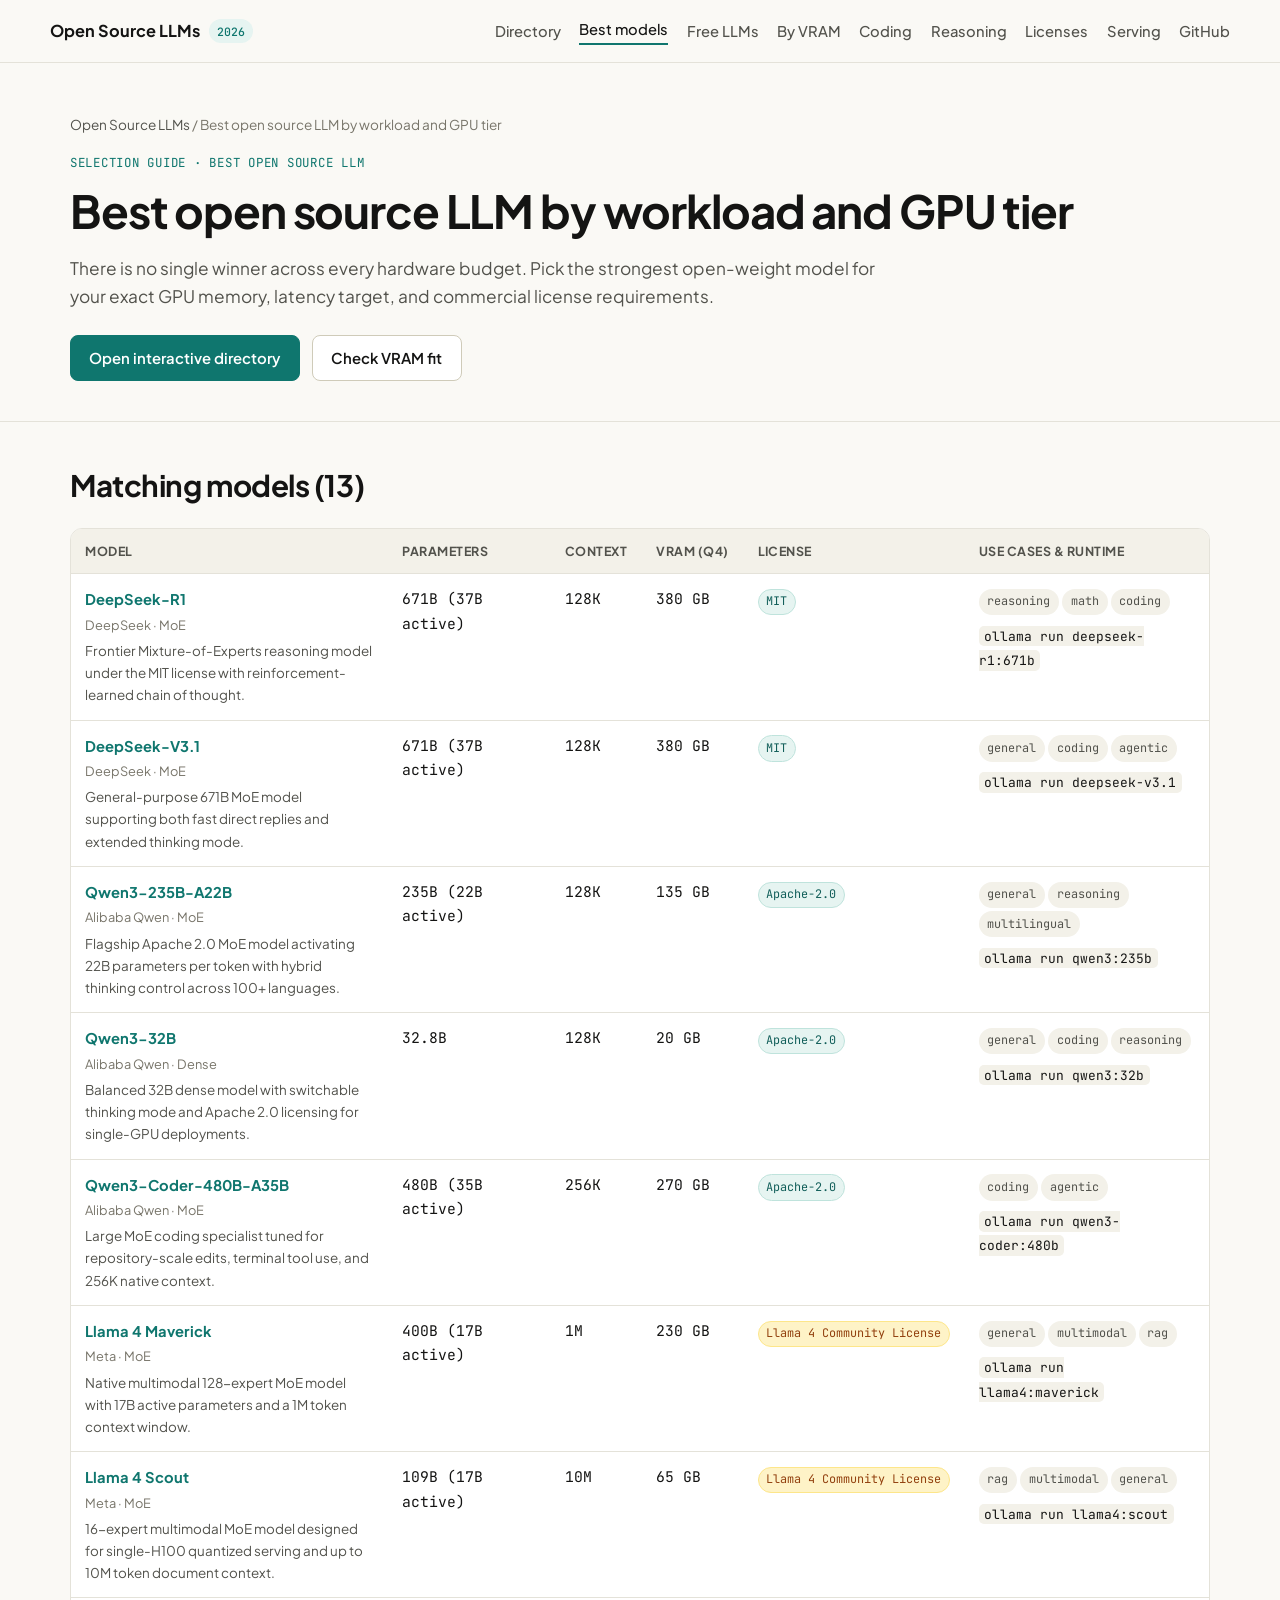
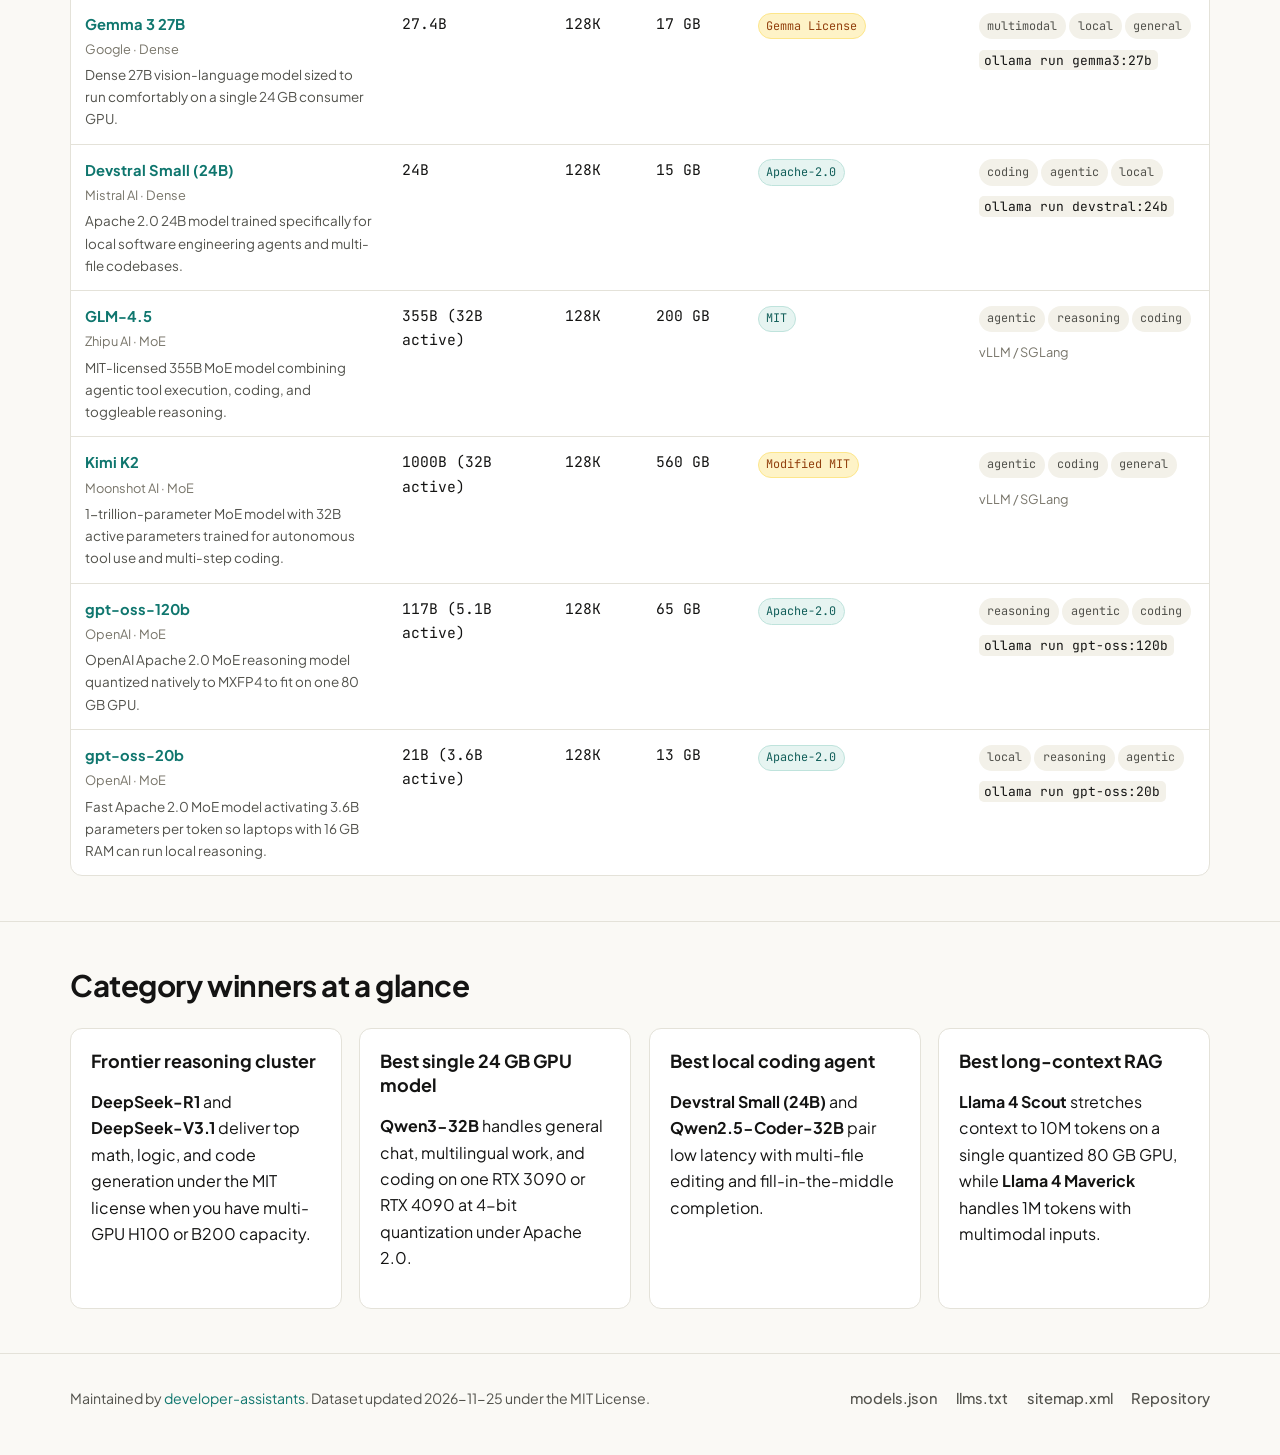
==== docs/best-open-source-llm.html @ 7e2529f1 "Initial release: Open Source LLMs directory, VRAM calculator, CLI, and SEO guides" ====
<!DOCTYPE html>
<html lang="en">
<head>
  <meta charset="utf-8">
  <meta name="viewport" content="width=device-width, initial-scale=1">
  <title>Best Open Source LLM in 2026: Ranked by Hardware &amp; Workload</title>
  <meta name="description" content="Find the best open source LLM for coding, reasoning, RAG, multimodal vision, and local 24 GB GPUs. Side-by-side specs for DeepSeek, Qwen3, Llama 4, Gemma 3, and gpt-oss.">
  <link rel="canonical" href="https://developer-assistants.github.io/open-source-llms/best-open-source-llm.html">
  <meta property="og:title" content="Best Open Source LLM in 2026: Ranked by Hardware &amp; Workload">
  <meta property="og:description" content="Find the best open source LLM for coding, reasoning, RAG, multimodal vision, and local 24 GB GPUs. Side-by-side specs for DeepSeek, Qwen3, Llama 4, Gemma 3, and gpt-oss.">
  <meta property="og:type" content="website">
  <meta property="og:url" content="https://developer-assistants.github.io/open-source-llms/best-open-source-llm.html">
  <meta property="og:image" content="https://developer-assistants.github.io/open-source-llms/assets/preview.svg">
  <meta name="twitter:card" content="summary_large_image">
  <meta name="twitter:title" content="Best Open Source LLM in 2026: Ranked by Hardware &amp; Workload">
  <meta name="twitter:description" content="Find the best open source LLM for coding, reasoning, RAG, multimodal vision, and local 24 GB GPUs. Side-by-side specs for DeepSeek, Qwen3, Llama 4, Gemma 3, and gpt-oss.">
  <meta name="twitter:image" content="https://developer-assistants.github.io/open-source-llms/assets/preview.svg">
  <link rel="icon" href="./assets/favicon.svg" type="image/svg+xml">
  <link rel="preconnect" href="https://fonts.googleapis.com">
  <link rel="preconnect" href="https://fonts.gstatic.com" crossorigin>
  <link href="https://fonts.googleapis.com/css2?family=JetBrains+Mono:wght@400;500;700&family=Plus+Jakarta+Sans:wght@400;500;600;700&display=swap" rel="stylesheet">
  <link rel="stylesheet" href="./styles/site.css">
  <script type="application/ld+json">
{
  "@context": "https://schema.org",
  "@type": "BreadcrumbList",
  "itemListElement": [
    {
      "@type": "ListItem",
      "position": 1,
      "name": "Open Source LLMs",
      "item": "https://developer-assistants.github.io/open-source-llms/"
    },
    {
      "@type": "ListItem",
      "position": 2,
      "name": "Best open source LLM by workload and GPU tier",
      "item": "https://developer-assistants.github.io/open-source-llms/best-open-source-llm.html"
    }
  ]
}
  </script>
</head>
<body>
  <header class="site-header">
    <div class="container site-header__inner">
      <a class="brand" href="./index.html">
        <span>Open Source LLMs</span>
        <span class="brand__badge">2026</span>
      </a>
      <nav class="nav" aria-label="Primary">
        <a href="./index.html">Directory</a><a href="./best-open-source-llm.html" aria-current="page">Best models</a><a href="./free-large-language-models.html">Free LLMs</a><a href="./local-llms-by-vram.html">By VRAM</a><a href="./open-source-coding-llms.html">Coding</a><a href="./open-source-reasoning-llms.html">Reasoning</a><a href="./open-source-llm-licenses.html">Licenses</a><a href="./self-hosted-llm-inference.html">Serving</a><a href="https://github.com/developer-assistants/open-source-llms" target="_blank" rel="noopener">GitHub</a>
      </nav>
    </div>
  </header>
  <main>
    <section class="hero">
      <div class="container">
        <div class="breadcrumbs"><a href="./index.html">Open Source LLMs</a> / Best open source LLM by workload and GPU tier</div>
        <p class="eyebrow">Selection guide · Best open source LLM</p>
        <h1>Best open source LLM by workload and GPU tier</h1>
        <p class="lead">There is no single winner across every hardware budget. Pick the strongest open-weight model for your exact GPU memory, latency target, and commercial license requirements.</p>
        <div class="hero__actions">
          <a class="btn btn--primary" href="./index.html#directory">Open interactive directory</a>
          <a class="btn" href="./index.html#vram-calculator">Check VRAM fit</a>
        </div>
      </div>
    </section>

    <section class="section">
      <div class="container">
        <div class="section-head">
          <h2>Matching models (13)</h2>
        </div>
        <div class="table-wrap">
          <table>
            <thead>
              <tr>
                <th>Model</th>
                <th>Parameters</th>
                <th>Context</th>
                <th>VRAM (Q4)</th>
                <th>License</th>
                <th>Use cases &amp; runtime</th>
              </tr>
            </thead>
            <tbody>
          <tr>
            <td>
              <span class="model-name"><a href="https://huggingface.co/deepseek-ai/DeepSeek-R1" target="_blank" rel="noopener">DeepSeek-R1</a></span>
              <span class="model-org">DeepSeek · MoE</span>
              <div class="model-summary">Frontier Mixture-of-Experts reasoning model under the MIT license with reinforcement-learned chain of thought.</div>
            </td>
            <td class="mono">671B (37B active)</td>
            <td class="mono">128K</td>
            <td class="mono">380 GB</td>
            <td><span class="pill pill--oss">MIT</span></td>
            <td><span class="pill pill--tag">reasoning</span><span class="pill pill--tag">math</span><span class="pill pill--tag">coding</span><div style="margin-top:0.35rem"><code>ollama run deepseek-r1:671b</code></div></td>
            
          </tr>
          <tr>
            <td>
              <span class="model-name"><a href="https://huggingface.co/deepseek-ai/DeepSeek-V3.1" target="_blank" rel="noopener">DeepSeek-V3.1</a></span>
              <span class="model-org">DeepSeek · MoE</span>
              <div class="model-summary">General-purpose 671B MoE model supporting both fast direct replies and extended thinking mode.</div>
            </td>
            <td class="mono">671B (37B active)</td>
            <td class="mono">128K</td>
            <td class="mono">380 GB</td>
            <td><span class="pill pill--oss">MIT</span></td>
            <td><span class="pill pill--tag">general</span><span class="pill pill--tag">coding</span><span class="pill pill--tag">agentic</span><div style="margin-top:0.35rem"><code>ollama run deepseek-v3.1</code></div></td>
            
          </tr>
          <tr>
            <td>
              <span class="model-name"><a href="https://huggingface.co/Qwen/Qwen3-235B-A22B" target="_blank" rel="noopener">Qwen3-235B-A22B</a></span>
              <span class="model-org">Alibaba Qwen · MoE</span>
              <div class="model-summary">Flagship Apache 2.0 MoE model activating 22B parameters per token with hybrid thinking control across 100+ languages.</div>
            </td>
            <td class="mono">235B (22B active)</td>
            <td class="mono">128K</td>
            <td class="mono">135 GB</td>
            <td><span class="pill pill--oss">Apache-2.0</span></td>
            <td><span class="pill pill--tag">general</span><span class="pill pill--tag">reasoning</span><span class="pill pill--tag">multilingual</span><div style="margin-top:0.35rem"><code>ollama run qwen3:235b</code></div></td>
            
          </tr>
          <tr>
            <td>
              <span class="model-name"><a href="https://huggingface.co/Qwen/Qwen3-32B" target="_blank" rel="noopener">Qwen3-32B</a></span>
              <span class="model-org">Alibaba Qwen · Dense</span>
              <div class="model-summary">Balanced 32B dense model with switchable thinking mode and Apache 2.0 licensing for single-GPU deployments.</div>
            </td>
            <td class="mono">32.8B</td>
            <td class="mono">128K</td>
            <td class="mono">20 GB</td>
            <td><span class="pill pill--oss">Apache-2.0</span></td>
            <td><span class="pill pill--tag">general</span><span class="pill pill--tag">coding</span><span class="pill pill--tag">reasoning</span><div style="margin-top:0.35rem"><code>ollama run qwen3:32b</code></div></td>
            
          </tr>
          <tr>
            <td>
              <span class="model-name"><a href="https://huggingface.co/Qwen/Qwen3-Coder-480B-A35B-Instruct" target="_blank" rel="noopener">Qwen3-Coder-480B-A35B</a></span>
              <span class="model-org">Alibaba Qwen · MoE</span>
              <div class="model-summary">Large MoE coding specialist tuned for repository-scale edits, terminal tool use, and 256K native context.</div>
            </td>
            <td class="mono">480B (35B active)</td>
            <td class="mono">256K</td>
            <td class="mono">270 GB</td>
            <td><span class="pill pill--oss">Apache-2.0</span></td>
            <td><span class="pill pill--tag">coding</span><span class="pill pill--tag">agentic</span><div style="margin-top:0.35rem"><code>ollama run qwen3-coder:480b</code></div></td>
            
          </tr>
          <tr>
            <td>
              <span class="model-name"><a href="https://huggingface.co/meta-llama/Llama-4-Maverick-17B-128E-Instruct" target="_blank" rel="noopener">Llama 4 Maverick</a></span>
              <span class="model-org">Meta · MoE</span>
              <div class="model-summary">Native multimodal 128-expert MoE model with 17B active parameters and a 1M token context window.</div>
            </td>
            <td class="mono">400B (17B active)</td>
            <td class="mono">1M</td>
            <td class="mono">230 GB</td>
            <td><span class="pill pill--community">Llama 4 Community License</span></td>
            <td><span class="pill pill--tag">general</span><span class="pill pill--tag">multimodal</span><span class="pill pill--tag">rag</span><div style="margin-top:0.35rem"><code>ollama run llama4:maverick</code></div></td>
            
          </tr>
          <tr>
            <td>
              <span class="model-name"><a href="https://huggingface.co/meta-llama/Llama-4-Scout-17B-16E-Instruct" target="_blank" rel="noopener">Llama 4 Scout</a></span>
              <span class="model-org">Meta · MoE</span>
              <div class="model-summary">16-expert multimodal MoE model designed for single-H100 quantized serving and up to 10M token document context.</div>
            </td>
            <td class="mono">109B (17B active)</td>
            <td class="mono">10M</td>
            <td class="mono">65 GB</td>
            <td><span class="pill pill--community">Llama 4 Community License</span></td>
            <td><span class="pill pill--tag">rag</span><span class="pill pill--tag">multimodal</span><span class="pill pill--tag">general</span><div style="margin-top:0.35rem"><code>ollama run llama4:scout</code></div></td>
            
          </tr>
          <tr>
            <td>
              <span class="model-name"><a href="https://huggingface.co/google/gemma-3-27b-it" target="_blank" rel="noopener">Gemma 3 27B</a></span>
              <span class="model-org">Google · Dense</span>
              <div class="model-summary">Dense 27B vision-language model sized to run comfortably on a single 24 GB consumer GPU.</div>
            </td>
            <td class="mono">27.4B</td>
            <td class="mono">128K</td>
            <td class="mono">17 GB</td>
            <td><span class="pill pill--community">Gemma License</span></td>
            <td><span class="pill pill--tag">multimodal</span><span class="pill pill--tag">local</span><span class="pill pill--tag">general</span><div style="margin-top:0.35rem"><code>ollama run gemma3:27b</code></div></td>
            
          </tr>
          <tr>
            <td>
              <span class="model-name"><a href="https://huggingface.co/mistralai/Devstral-Small-2505" target="_blank" rel="noopener">Devstral Small (24B)</a></span>
              <span class="model-org">Mistral AI · Dense</span>
              <div class="model-summary">Apache 2.0 24B model trained specifically for local software engineering agents and multi-file codebases.</div>
            </td>
            <td class="mono">24B</td>
            <td class="mono">128K</td>
            <td class="mono">15 GB</td>
            <td><span class="pill pill--oss">Apache-2.0</span></td>
            <td><span class="pill pill--tag">coding</span><span class="pill pill--tag">agentic</span><span class="pill pill--tag">local</span><div style="margin-top:0.35rem"><code>ollama run devstral:24b</code></div></td>
            
          </tr>
          <tr>
            <td>
              <span class="model-name"><a href="https://huggingface.co/zai-org/GLM-4.5" target="_blank" rel="noopener">GLM-4.5</a></span>
              <span class="model-org">Zhipu AI · MoE</span>
              <div class="model-summary">MIT-licensed 355B MoE model combining agentic tool execution, coding, and toggleable reasoning.</div>
            </td>
            <td class="mono">355B (32B active)</td>
            <td class="mono">128K</td>
            <td class="mono">200 GB</td>
            <td><span class="pill pill--oss">MIT</span></td>
            <td><span class="pill pill--tag">agentic</span><span class="pill pill--tag">reasoning</span><span class="pill pill--tag">coding</span><div style="margin-top:0.35rem"><span class="model-org">vLLM / SGLang</span></div></td>
            
          </tr>
          <tr>
            <td>
              <span class="model-name"><a href="https://huggingface.co/moonshotai/Kimi-K2-Instruct" target="_blank" rel="noopener">Kimi K2</a></span>
              <span class="model-org">Moonshot AI · MoE</span>
              <div class="model-summary">1-trillion-parameter MoE model with 32B active parameters trained for autonomous tool use and multi-step coding.</div>
            </td>
            <td class="mono">1000B (32B active)</td>
            <td class="mono">128K</td>
            <td class="mono">560 GB</td>
            <td><span class="pill pill--community">Modified MIT</span></td>
            <td><span class="pill pill--tag">agentic</span><span class="pill pill--tag">coding</span><span class="pill pill--tag">general</span><div style="margin-top:0.35rem"><span class="model-org">vLLM / SGLang</span></div></td>
            
          </tr>
          <tr>
            <td>
              <span class="model-name"><a href="https://huggingface.co/openai/gpt-oss-120b" target="_blank" rel="noopener">gpt-oss-120b</a></span>
              <span class="model-org">OpenAI · MoE</span>
              <div class="model-summary">OpenAI Apache 2.0 MoE reasoning model quantized natively to MXFP4 to fit on one 80 GB GPU.</div>
            </td>
            <td class="mono">117B (5.1B active)</td>
            <td class="mono">128K</td>
            <td class="mono">65 GB</td>
            <td><span class="pill pill--oss">Apache-2.0</span></td>
            <td><span class="pill pill--tag">reasoning</span><span class="pill pill--tag">agentic</span><span class="pill pill--tag">coding</span><div style="margin-top:0.35rem"><code>ollama run gpt-oss:120b</code></div></td>
            
          </tr>
          <tr>
            <td>
              <span class="model-name"><a href="https://huggingface.co/openai/gpt-oss-20b" target="_blank" rel="noopener">gpt-oss-20b</a></span>
              <span class="model-org">OpenAI · MoE</span>
              <div class="model-summary">Fast Apache 2.0 MoE model activating 3.6B parameters per token so laptops with 16 GB RAM can run local reasoning.</div>
            </td>
            <td class="mono">21B (3.6B active)</td>
            <td class="mono">128K</td>
            <td class="mono">13 GB</td>
            <td><span class="pill pill--oss">Apache-2.0</span></td>
            <td><span class="pill pill--tag">local</span><span class="pill pill--tag">reasoning</span><span class="pill pill--tag">agentic</span><div style="margin-top:0.35rem"><code>ollama run gpt-oss:20b</code></div></td>
            
          </tr>
            </tbody>
          </table>
        </div>
      </div>
    </section>

    <section class="section">
      <div class="container">
        <div class="section-head">
          <h2>Category winners at a glance</h2>
        </div>
        <div class="card-grid">
          <div class="card">
            <h3>Frontier reasoning cluster</h3>
            <p><strong>DeepSeek-R1</strong> and <strong>DeepSeek-V3.1</strong> deliver top math, logic, and code generation under the MIT license when you have multi-GPU H100 or B200 capacity.</p>
          </div>
          <div class="card">
            <h3>Best single 24 GB GPU model</h3>
            <p><strong>Qwen3-32B</strong> handles general chat, multilingual work, and coding on one RTX 3090 or RTX 4090 at 4-bit quantization under Apache 2.0.</p>
          </div>
          <div class="card">
            <h3>Best local coding agent</h3>
            <p><strong>Devstral Small (24B)</strong> and <strong>Qwen2.5-Coder-32B</strong> pair low latency with multi-file editing and fill-in-the-middle completion.</p>
          </div>
          <div class="card">
            <h3>Best long-context RAG</h3>
            <p><strong>Llama 4 Scout</strong> stretches context to 10M tokens on a single quantized 80 GB GPU, while <strong>Llama 4 Maverick</strong> handles 1M tokens with multimodal inputs.</p>
          </div>
        </div>
      </div>
    </section>
  </main>
  <footer class="site-footer">
    <div class="container site-footer__inner">
      <div>
        Maintained by <a href="https://github.com/developer-assistants">developer-assistants</a>.
        Dataset updated 2026-11-25 under the MIT License.
      </div>
      <div class="nav">
        <a href="./models.json">models.json</a>
        <a href="./llms.txt">llms.txt</a>
        <a href="./sitemap.xml">sitemap.xml</a>
        <a href="https://github.com/developer-assistants/open-source-llms">Repository</a>
      </div>
    </div>
  </footer>
</body>
</html>
---- docs/styles/site.css ----
:root {
  --bg: #faf9f5;
  --surface: #ffffff;
  --surface-alt: #f3f1e9;
  --ink: #141413;
  --ink-muted: #52524c;
  --ink-faint: #78756a;
  --border: #e4e2d9;
  --border-strong: #cfcbb9;
  --accent: #0f766e;
  --accent-hover: #115e59;
  --accent-soft: #e6f4f1;
  --warn-soft: #fef3c7;
  --warn-ink: #92400e;
  --research-soft: #f3e8ff;
  --research-ink: #6b21a8;
  --mono: "JetBrains Mono", ui-monospace, SFMono-Regular, Menlo, Monaco, Consolas, monospace;
  --sans: "Plus Jakarta Sans", -apple-system, BlinkMacSystemFont, "Segoe UI", Roboto, sans-serif;
  --radius: 10px;
  --max-w: 1180px;
}

*,
*::before,
*::after {
  box-sizing: border-box;
}

html {
  scroll-behavior: smooth;
}

body {
  margin: 0;
  font-family: var(--sans);
  font-size: 16px;
  line-height: 1.65;
  color: var(--ink);
  background: var(--bg);
  -webkit-font-smoothing: antialiased;
}

a {
  color: var(--accent);
  text-decoration: none;
}

a:hover {
  color: var(--accent-hover);
  text-decoration: underline;
}

code,
pre,
.mono {
  font-family: var(--mono);
}

code {
  font-size: 0.88em;
  background: var(--surface-alt);
  padding: 0.14em 0.42em;
  border-radius: 5px;
}

pre {
  background: #181817;
  color: #f4f3ee;
  padding: 1rem 1.2rem;
  border-radius: var(--radius);
  overflow-x: auto;
  font-size: 0.88rem;
  line-height: 1.55;
  margin: 1rem 0;
}

pre code {
  background: transparent;
  padding: 0;
  color: inherit;
}

.container {
  max-width: var(--max-w);
  margin: 0 auto;
  padding: 0 1.25rem;
}

/* Header */
.site-header {
  position: sticky;
  top: 0;
  z-index: 40;
  background: rgba(250, 249, 245, 0.94);
  backdrop-filter: blur(8px);
  border-bottom: 1px solid var(--border);
}

.site-header__inner {
  display: flex;
  align-items: center;
  justify-content: space-between;
  gap: 1rem;
  min-height: 62px;
  flex-wrap: wrap;
  padding: 0.5rem 0;
}

.brand {
  display: inline-flex;
  align-items: center;
  gap: 0.55rem;
  font-weight: 700;
  font-size: 1.02rem;
  color: var(--ink);
}

.brand:hover {
  text-decoration: none;
  color: var(--accent);
}

.brand__badge {
  font-family: var(--mono);
  font-size: 0.72rem;
  font-weight: 500;
  color: var(--accent);
  background: var(--accent-soft);
  padding: 0.16rem 0.5rem;
  border-radius: 999px;
}

.nav {
  display: flex;
  align-items: center;
  gap: 1.15rem;
  flex-wrap: wrap;
  font-size: 0.92rem;
}

.nav a {
  color: var(--ink-muted);
  font-weight: 500;
}

.nav a:hover,
.nav a[aria-current="page"] {
  color: var(--ink);
  text-decoration: none;
}

.nav a[aria-current="page"] {
  border-bottom: 2px solid var(--accent);
  padding-bottom: 2px;
}

/* Hero */
.hero {
  padding: 3.2rem 0 2.5rem;
  border-bottom: 1px solid var(--border);
}

.hero__grid {
  display: grid;
  grid-template-columns: 1.35fr 0.95fr;
  gap: 2.2rem;
  align-items: start;
}

.eyebrow {
  font-family: var(--mono);
  font-size: 0.78rem;
  text-transform: uppercase;
  letter-spacing: 0.06em;
  color: var(--accent);
  margin: 0 0 0.75rem;
}

h1 {
  font-size: clamp(2rem, 4vw, 2.85rem);
  line-height: 1.15;
  letter-spacing: -0.025em;
  margin: 0 0 1rem;
  font-weight: 700;
}

h2 {
  font-size: clamp(1.4rem, 2.4vw, 1.85rem);
  line-height: 1.25;
  letter-spacing: -0.015em;
  margin: 0 0 0.75rem;
}

h3 {
  font-size: 1.12rem;
  line-height: 1.35;
  margin: 0 0 0.5rem;
}

.lead {
  font-size: 1.08rem;
  color: var(--ink-muted);
  margin: 0 0 1.5rem;
  max-width: 62ch;
}

.hero__actions {
  display: flex;
  flex-wrap: wrap;
  gap: 0.75rem;
}

.btn {
  display: inline-flex;
  align-items: center;
  justify-content: center;
  gap: 0.45rem;
  padding: 0.62rem 1.15rem;
  border-radius: 8px;
  font-weight: 600;
  font-size: 0.93rem;
  border: 1px solid var(--border-strong);
  background: var(--surface);
  color: var(--ink);
  cursor: pointer;
  transition: background 0.15s ease, border-color 0.15s ease;
}

.btn:hover {
  background: var(--surface-alt);
  text-decoration: none;
  color: var(--ink);
}

.btn--primary {
  background: var(--accent);
  border-color: var(--accent);
  color: #ffffff;
}

.btn--primary:hover {
  background: var(--accent-hover);
  border-color: var(--accent-hover);
  color: #ffffff;
}

.btn--sm {
  padding: 0.36rem 0.72rem;
  font-size: 0.82rem;
}

/* Hero metrics card */
.metrics-card {
  background: var(--surface);
  border: 1px solid var(--border);
  border-radius: 14px;
  padding: 1.25rem;
  display: grid;
  grid-template-columns: repeat(2, 1fr);
  gap: 0.9rem;
}

.metric-box {
  background: var(--bg);
  border: 1px solid var(--border);
  border-radius: 9px;
  padding: 0.85rem 0.95rem;
}

.metric-box--wide {
  grid-column: 1 / -1;
}

.metric-val {
  display: block;
  font-family: var(--mono);
  font-size: 1.55rem;
  font-weight: 700;
  line-height: 1.15;
  color: var(--ink);
}

.metric-val--accent {
  color: var(--accent);
}

.metric-lbl {
  display: block;
  font-size: 0.82rem;
  color: var(--ink-muted);
  margin-top: 0.2rem;
}

.cli-bar {
  background: #181817;
  color: #e7e5dd;
  border-radius: 8px;
  padding: 0.65rem 0.85rem;
  font-family: var(--mono);
  font-size: 0.8rem;
  overflow-x: auto;
  white-space: nowrap;
}

.cli-bar span {
  color: #2dd4bf;
  margin-right: 0.45rem;
}

/* Sections */
.section {
  padding: 2.8rem 0;
  border-bottom: 1px solid var(--border);
}

.section:last-of-type {
  border-bottom: 0;
}

.section-head {
  margin-bottom: 1.5rem;
}

.section-head p {
  margin: 0.3rem 0 0;
  color: var(--ink-muted);
  max-width: 68ch;
}

/* Filters */
.filter-bar {
  display: grid;
  grid-template-columns: repeat(auto-fit, minmax(170px, 1fr));
  gap: 0.85rem;
  background: var(--surface);
  border: 1px solid var(--border);
  border-radius: 12px;
  padding: 1rem;
  margin-bottom: 1.1rem;
}

.field label {
  display: block;
  font-size: 0.78rem;
  font-weight: 600;
  color: var(--ink-muted);
  margin-bottom: 0.3rem;
}

.field input,
.field select {
  width: 100%;
  padding: 0.5rem 0.65rem;
  font-family: var(--sans);
  font-size: 0.9rem;
  color: var(--ink);
  background: var(--bg);
  border: 1px solid var(--border-strong);
  border-radius: 7px;
}

.field input:focus,
.field select:focus {
  outline: 2px solid var(--accent);
  outline-offset: 1px;
}

.toolbar {
  display: flex;
  align-items: center;
  justify-content: space-between;
  flex-wrap: wrap;
  gap: 0.75rem;
  margin-bottom: 1rem;
  font-size: 0.9rem;
  color: var(--ink-muted);
}

/* Table */
.table-wrap {
  background: var(--surface);
  border: 1px solid var(--border);
  border-radius: 12px;
  overflow-x: auto;
}

table {
  width: 100%;
  border-collapse: collapse;
  font-size: 0.92rem;
}

thead th {
  text-align: left;
  font-size: 0.78rem;
  text-transform: uppercase;
  letter-spacing: 0.04em;
  color: var(--ink-muted);
  background: var(--surface-alt);
  padding: 0.75rem 0.9rem;
  border-bottom: 1px solid var(--border);
  white-space: nowrap;
}

tbody td {
  padding: 0.82rem 0.9rem;
  border-bottom: 1px solid var(--border);
  vertical-align: top;
}

tbody tr:last-child td {
  border-bottom: 0;
}

tbody tr:hover {
  background: #fcfbf8;
}

.model-name {
  font-weight: 700;
  color: var(--ink);
  display: block;
}

.model-org {
  font-size: 0.8rem;
  color: var(--ink-faint);
}

.model-summary {
  font-size: 0.84rem;
  color: var(--ink-muted);
  margin-top: 0.25rem;
  max-width: 40ch;
}

.pill {
  display: inline-block;
  font-family: var(--mono);
  font-size: 0.74rem;
  padding: 0.15rem 0.48rem;
  border-radius: 999px;
  white-space: nowrap;
  border: 1px solid transparent;
}

.pill--oss {
  background: var(--accent-soft);
  color: var(--accent-hover);
  border-color: #bfe3dc;
}

.pill--community {
  background: var(--warn-soft);
  color: var(--warn-ink);
  border-color: #fde68a;
}

.pill--research {
  background: var(--research-soft);
  color: var(--research-ink);
  border-color: #e9d5ff;
}

.pill--tag {
  background: var(--surface-alt);
  color: var(--ink-muted);
  margin: 0.1rem 0.2rem 0.1rem 0;
}

/* Compare Tray */
.compare-tray {
  margin-top: 1.5rem;
  background: var(--surface);
  border: 1px solid var(--accent);
  border-radius: 12px;
  padding: 1.15rem;
  display: none;
}

.compare-tray.is-open {
  display: block;
}

.compare-tray__head {
  display: flex;
  justify-content: space-between;
  align-items: center;
  margin-bottom: 0.85rem;
  gap: 1rem;
}

/* Calculator & Cards */
.calc-grid {
  display: grid;
  grid-template-columns: 1fr 1.3fr;
  gap: 1.4rem;
  align-items: start;
}

.card {
  background: var(--surface);
  border: 1px solid var(--border);
  border-radius: 12px;
  padding: 1.25rem;
}

.card-grid {
  display: grid;
  grid-template-columns: repeat(auto-fit, minmax(260px, 1fr));
  gap: 1.1rem;
}

.calc-results {
  display: flex;
  flex-direction: column;
  gap: 0.75rem;
}

.calc-item {
  border: 1px solid var(--border);
  background: var(--bg);
  border-radius: 9px;
  padding: 0.85rem 1rem;
  display: flex;
  justify-content: space-between;
  align-items: center;
  gap: 1rem;
  flex-wrap: wrap;
}

/* Cluster links */
.cluster-grid {
  display: grid;
  grid-template-columns: repeat(auto-fit, minmax(270px, 1fr));
  gap: 1rem;
}

.cluster-card {
  display: block;
  background: var(--surface);
  border: 1px solid var(--border);
  border-radius: 12px;
  padding: 1.15rem;
  color: var(--ink);
  transition: border-color 0.15s ease;
}

.cluster-card:hover {
  border-color: var(--accent);
  text-decoration: none;
  color: var(--ink);
}

.cluster-card p {
  margin: 0.35rem 0 0;
  font-size: 0.9rem;
  color: var(--ink-muted);
}

/* FAQ */
.faq-list {
  display: grid;
  gap: 0.85rem;
}

.faq-item {
  background: var(--surface);
  border: 1px solid var(--border);
  border-radius: 10px;
  padding: 1.05rem 1.2rem;
}

.faq-item h3 {
  margin-bottom: 0.4rem;
}

.faq-item p {
  margin: 0;
  color: var(--ink-muted);
}

/* Breadcrumbs */
.breadcrumbs {
  font-size: 0.85rem;
  color: var(--ink-faint);
  margin-bottom: 1rem;
}

.breadcrumbs a {
  color: var(--ink-muted);
}

/* Footer */
.site-footer {
  padding: 2rem 0 2.8rem;
  border-top: 1px solid var(--border);
  font-size: 0.88rem;
  color: var(--ink-muted);
}

.site-footer__inner {
  display: flex;
  justify-content: space-between;
  align-items: center;
  flex-wrap: wrap;
  gap: 1rem;
}

@media (max-width: 860px) {
  .hero__grid,
  .calc-grid {
    grid-template-columns: 1fr;
  }
}
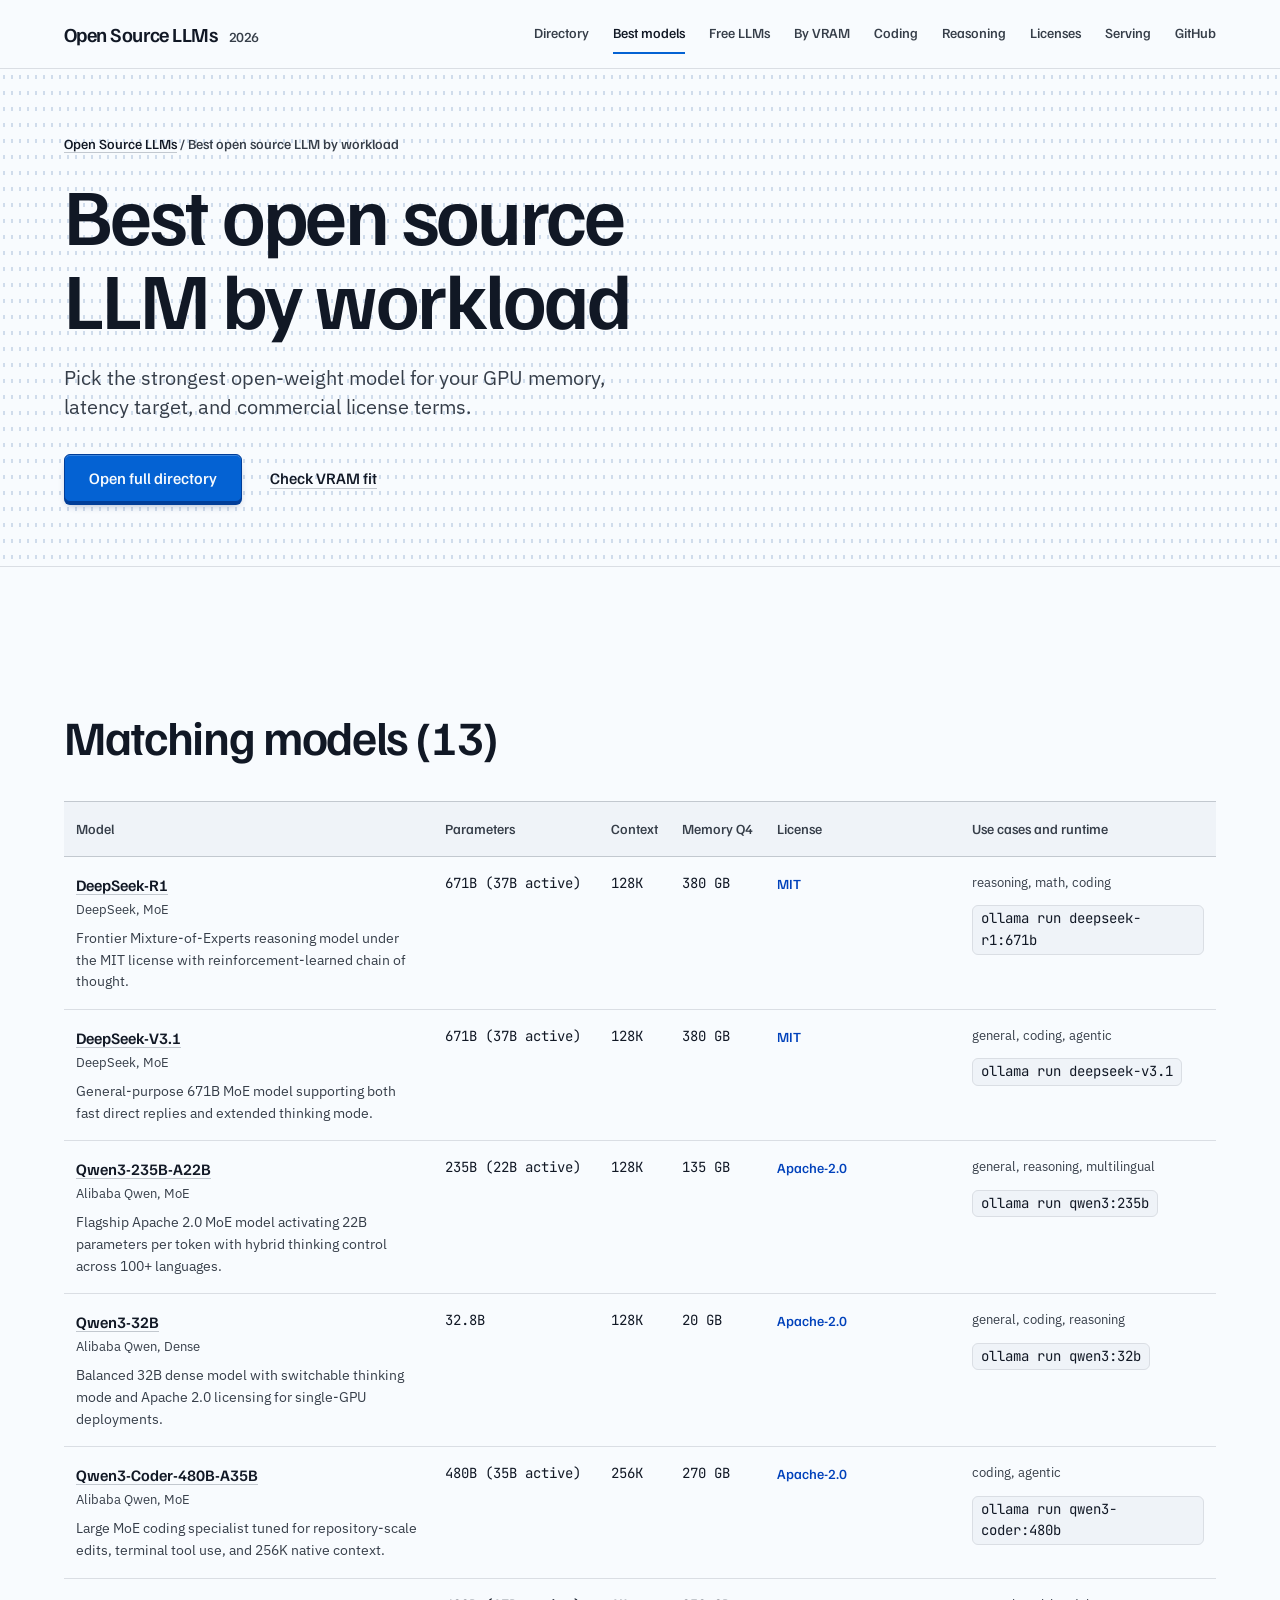
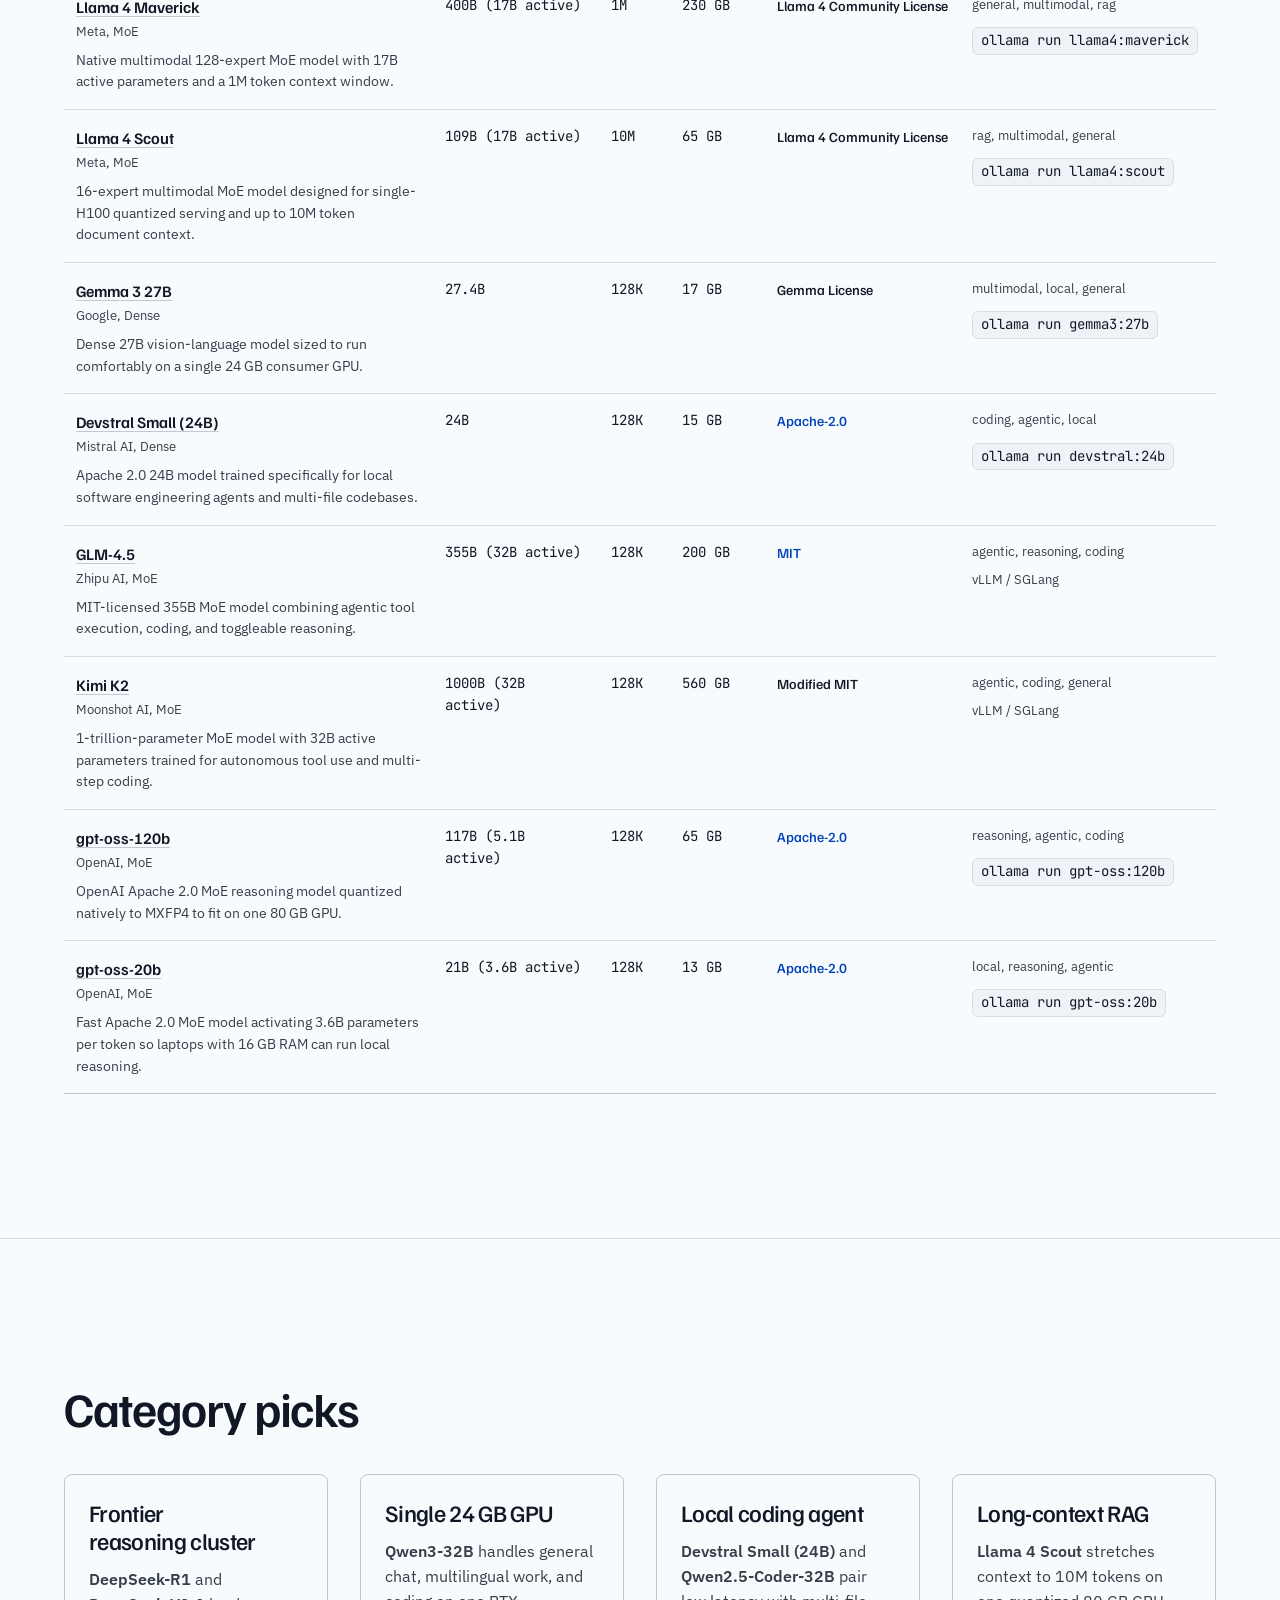
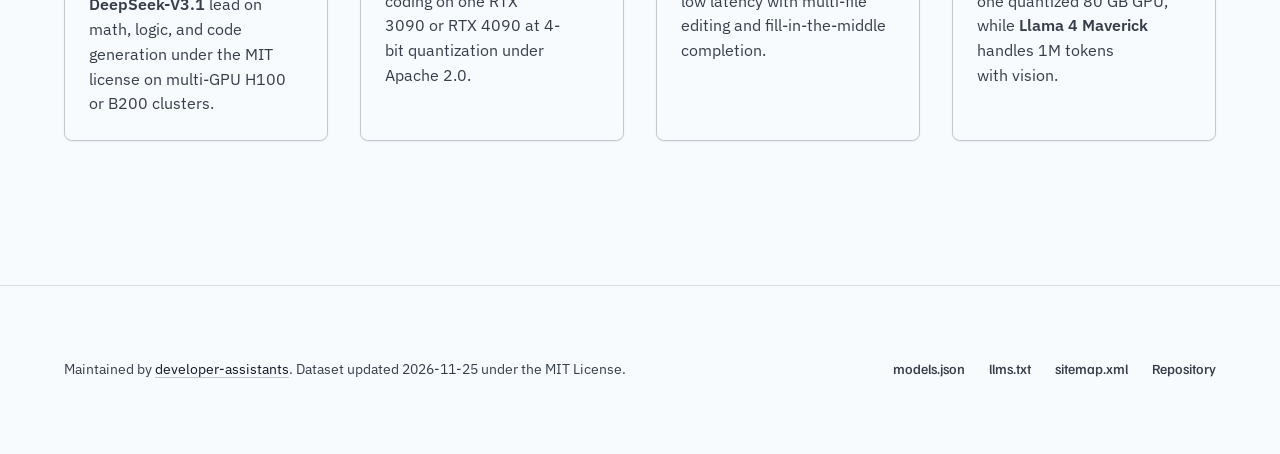
==== commit 0c520643: "Redesign docs with Hallmark Cobalt theme (0 FAIL, 0 REFLEX) and verify all model links/specs" ====
--- a/docs/best-open-source-llm.html
+++ b/docs/best-open-source-llm.html
@@ -18,7 +18,7 @@
   <link rel="icon" href="./assets/favicon.svg" type="image/svg+xml">
   <link rel="preconnect" href="https://fonts.googleapis.com">
   <link rel="preconnect" href="https://fonts.gstatic.com" crossorigin>
-  <link href="https://fonts.googleapis.com/css2?family=JetBrains+Mono:wght@400;500;700&family=Plus+Jakarta+Sans:wght@400;500;600;700&display=swap" rel="stylesheet">
+  <link href="https://fonts.googleapis.com/css2?family=Familjen+Grotesk:wght@500;600&family=IBM+Plex+Sans:wght@400;500&family=JetBrains+Mono:wght@400;500&display=swap" rel="stylesheet">
   <link rel="stylesheet" href="./styles/site.css">
   <script type="application/ld+json">
 {
@@ -34,7 +34,7 @@
     {
       "@type": "ListItem",
       "position": 2,
-      "name": "Best open source LLM by workload and GPU tier",
+      "name": "Best open source LLM by workload",
       "item": "https://developer-assistants.github.io/open-source-llms/best-open-source-llm.html"
     }
   ]
@@ -46,7 +46,7 @@
     <div class="container site-header__inner">
       <a class="brand" href="./index.html">
         <span>Open Source LLMs</span>
-        <span class="brand__badge">2026</span>
+        <span class="brand__year">2026</span>
       </a>
       <nav class="nav" aria-label="Primary">
         <a href="./index.html">Directory</a><a href="./best-open-source-llm.html" aria-current="page">Best models</a><a href="./free-large-language-models.html">Free LLMs</a><a href="./local-llms-by-vram.html">By VRAM</a><a href="./open-source-coding-llms.html">Coding</a><a href="./open-source-reasoning-llms.html">Reasoning</a><a href="./open-source-llm-licenses.html">Licenses</a><a href="./self-hosted-llm-inference.html">Serving</a><a href="https://github.com/developer-assistants/open-source-llms" target="_blank" rel="noopener">GitHub</a>
@@ -54,15 +54,16 @@
     </div>
   </header>
   <main>
-    <section class="hero">
+    <section class="hero hero--sub">
       <div class="container">
-        <div class="breadcrumbs"><a href="./index.html">Open Source LLMs</a> / Best open source LLM by workload and GPU tier</div>
-        <p class="eyebrow">Selection guide · Best open source LLM</p>
-        <h1>Best open source LLM by workload and GPU tier</h1>
-        <p class="lead">There is no single winner across every hardware budget. Pick the strongest open-weight model for your exact GPU memory, latency target, and commercial license requirements.</p>
-        <div class="hero__actions">
-          <a class="btn btn--primary" href="./index.html#directory">Open interactive directory</a>
-          <a class="btn" href="./index.html#vram-calculator">Check VRAM fit</a>
+        <div class="breadcrumbs"><a href="./index.html">Open Source LLMs</a> / Best open source LLM by workload</div>
+        <div class="hero__copy">
+          <h1>Best open source LLM by workload</h1>
+          <p class="lead">Pick the strongest open-weight model for your GPU memory, latency target, and commercial license terms.</p>
+          <div class="hero__actions">
+            <a class="key key--primary" href="./index.html#directory">Open full directory</a>
+            <a class="action-link" href="./index.html#vram-calculator">Check VRAM fit</a>
+          </div>
         </div>
       </div>
     </section>
@@ -79,179 +80,179 @@
                 <th>Model</th>
                 <th>Parameters</th>
                 <th>Context</th>
-                <th>VRAM (Q4)</th>
+                <th>Memory Q4</th>
                 <th>License</th>
-                <th>Use cases &amp; runtime</th>
+                <th>Use cases and runtime</th>
               </tr>
             </thead>
             <tbody>
           <tr>
             <td>
               <span class="model-name"><a href="https://huggingface.co/deepseek-ai/DeepSeek-R1" target="_blank" rel="noopener">DeepSeek-R1</a></span>
-              <span class="model-org">DeepSeek · MoE</span>
+              <span class="model-meta">DeepSeek, MoE</span>
               <div class="model-summary">Frontier Mixture-of-Experts reasoning model under the MIT license with reinforcement-learned chain of thought.</div>
             </td>
-            <td class="mono">671B (37B active)</td>
-            <td class="mono">128K</td>
-            <td class="mono">380 GB</td>
-            <td><span class="pill pill--oss">MIT</span></td>
-            <td><span class="pill pill--tag">reasoning</span><span class="pill pill--tag">math</span><span class="pill pill--tag">coding</span><div style="margin-top:0.35rem"><code>ollama run deepseek-r1:671b</code></div></td>
+            <td class="mono num">671B (37B active)</td>
+            <td class="mono num">128K</td>
+            <td class="mono num">380 GB</td>
+            <td><span class="status-text status-text--oss">MIT</span></td>
+            <td><div class="tag-list">reasoning, math, coding</div><code class="run-cmd">ollama run deepseek-r1:671b</code></td>
             
           </tr>
           <tr>
             <td>
               <span class="model-name"><a href="https://huggingface.co/deepseek-ai/DeepSeek-V3.1" target="_blank" rel="noopener">DeepSeek-V3.1</a></span>
-              <span class="model-org">DeepSeek · MoE</span>
+              <span class="model-meta">DeepSeek, MoE</span>
               <div class="model-summary">General-purpose 671B MoE model supporting both fast direct replies and extended thinking mode.</div>
             </td>
-            <td class="mono">671B (37B active)</td>
-            <td class="mono">128K</td>
-            <td class="mono">380 GB</td>
-            <td><span class="pill pill--oss">MIT</span></td>
-            <td><span class="pill pill--tag">general</span><span class="pill pill--tag">coding</span><span class="pill pill--tag">agentic</span><div style="margin-top:0.35rem"><code>ollama run deepseek-v3.1</code></div></td>
+            <td class="mono num">671B (37B active)</td>
+            <td class="mono num">128K</td>
+            <td class="mono num">380 GB</td>
+            <td><span class="status-text status-text--oss">MIT</span></td>
+            <td><div class="tag-list">general, coding, agentic</div><code class="run-cmd">ollama run deepseek-v3.1</code></td>
             
           </tr>
           <tr>
             <td>
               <span class="model-name"><a href="https://huggingface.co/Qwen/Qwen3-235B-A22B" target="_blank" rel="noopener">Qwen3-235B-A22B</a></span>
-              <span class="model-org">Alibaba Qwen · MoE</span>
+              <span class="model-meta">Alibaba Qwen, MoE</span>
               <div class="model-summary">Flagship Apache 2.0 MoE model activating 22B parameters per token with hybrid thinking control across 100+ languages.</div>
             </td>
-            <td class="mono">235B (22B active)</td>
-            <td class="mono">128K</td>
-            <td class="mono">135 GB</td>
-            <td><span class="pill pill--oss">Apache-2.0</span></td>
-            <td><span class="pill pill--tag">general</span><span class="pill pill--tag">reasoning</span><span class="pill pill--tag">multilingual</span><div style="margin-top:0.35rem"><code>ollama run qwen3:235b</code></div></td>
+            <td class="mono num">235B (22B active)</td>
+            <td class="mono num">128K</td>
+            <td class="mono num">135 GB</td>
+            <td><span class="status-text status-text--oss">Apache-2.0</span></td>
+            <td><div class="tag-list">general, reasoning, multilingual</div><code class="run-cmd">ollama run qwen3:235b</code></td>
             
           </tr>
           <tr>
             <td>
               <span class="model-name"><a href="https://huggingface.co/Qwen/Qwen3-32B" target="_blank" rel="noopener">Qwen3-32B</a></span>
-              <span class="model-org">Alibaba Qwen · Dense</span>
+              <span class="model-meta">Alibaba Qwen, Dense</span>
               <div class="model-summary">Balanced 32B dense model with switchable thinking mode and Apache 2.0 licensing for single-GPU deployments.</div>
             </td>
-            <td class="mono">32.8B</td>
-            <td class="mono">128K</td>
-            <td class="mono">20 GB</td>
-            <td><span class="pill pill--oss">Apache-2.0</span></td>
-            <td><span class="pill pill--tag">general</span><span class="pill pill--tag">coding</span><span class="pill pill--tag">reasoning</span><div style="margin-top:0.35rem"><code>ollama run qwen3:32b</code></div></td>
+            <td class="mono num">32.8B</td>
+            <td class="mono num">128K</td>
+            <td class="mono num">20 GB</td>
+            <td><span class="status-text status-text--oss">Apache-2.0</span></td>
+            <td><div class="tag-list">general, coding, reasoning</div><code class="run-cmd">ollama run qwen3:32b</code></td>
             
           </tr>
           <tr>
             <td>
               <span class="model-name"><a href="https://huggingface.co/Qwen/Qwen3-Coder-480B-A35B-Instruct" target="_blank" rel="noopener">Qwen3-Coder-480B-A35B</a></span>
-              <span class="model-org">Alibaba Qwen · MoE</span>
+              <span class="model-meta">Alibaba Qwen, MoE</span>
               <div class="model-summary">Large MoE coding specialist tuned for repository-scale edits, terminal tool use, and 256K native context.</div>
             </td>
-            <td class="mono">480B (35B active)</td>
-            <td class="mono">256K</td>
-            <td class="mono">270 GB</td>
-            <td><span class="pill pill--oss">Apache-2.0</span></td>
-            <td><span class="pill pill--tag">coding</span><span class="pill pill--tag">agentic</span><div style="margin-top:0.35rem"><code>ollama run qwen3-coder:480b</code></div></td>
+            <td class="mono num">480B (35B active)</td>
+            <td class="mono num">256K</td>
+            <td class="mono num">270 GB</td>
+            <td><span class="status-text status-text--oss">Apache-2.0</span></td>
+            <td><div class="tag-list">coding, agentic</div><code class="run-cmd">ollama run qwen3-coder:480b</code></td>
             
           </tr>
           <tr>
             <td>
               <span class="model-name"><a href="https://huggingface.co/meta-llama/Llama-4-Maverick-17B-128E-Instruct" target="_blank" rel="noopener">Llama 4 Maverick</a></span>
-              <span class="model-org">Meta · MoE</span>
+              <span class="model-meta">Meta, MoE</span>
               <div class="model-summary">Native multimodal 128-expert MoE model with 17B active parameters and a 1M token context window.</div>
             </td>
-            <td class="mono">400B (17B active)</td>
-            <td class="mono">1M</td>
-            <td class="mono">230 GB</td>
-            <td><span class="pill pill--community">Llama 4 Community License</span></td>
-            <td><span class="pill pill--tag">general</span><span class="pill pill--tag">multimodal</span><span class="pill pill--tag">rag</span><div style="margin-top:0.35rem"><code>ollama run llama4:maverick</code></div></td>
+            <td class="mono num">400B (17B active)</td>
+            <td class="mono num">1M</td>
+            <td class="mono num">230 GB</td>
+            <td><span class="status-text status-text--community">Llama 4 Community License</span></td>
+            <td><div class="tag-list">general, multimodal, rag</div><code class="run-cmd">ollama run llama4:maverick</code></td>
             
           </tr>
           <tr>
             <td>
               <span class="model-name"><a href="https://huggingface.co/meta-llama/Llama-4-Scout-17B-16E-Instruct" target="_blank" rel="noopener">Llama 4 Scout</a></span>
-              <span class="model-org">Meta · MoE</span>
+              <span class="model-meta">Meta, MoE</span>
               <div class="model-summary">16-expert multimodal MoE model designed for single-H100 quantized serving and up to 10M token document context.</div>
             </td>
-            <td class="mono">109B (17B active)</td>
-            <td class="mono">10M</td>
-            <td class="mono">65 GB</td>
-            <td><span class="pill pill--community">Llama 4 Community License</span></td>
-            <td><span class="pill pill--tag">rag</span><span class="pill pill--tag">multimodal</span><span class="pill pill--tag">general</span><div style="margin-top:0.35rem"><code>ollama run llama4:scout</code></div></td>
+            <td class="mono num">109B (17B active)</td>
+            <td class="mono num">10M</td>
+            <td class="mono num">65 GB</td>
+            <td><span class="status-text status-text--community">Llama 4 Community License</span></td>
+            <td><div class="tag-list">rag, multimodal, general</div><code class="run-cmd">ollama run llama4:scout</code></td>
             
           </tr>
           <tr>
             <td>
               <span class="model-name"><a href="https://huggingface.co/google/gemma-3-27b-it" target="_blank" rel="noopener">Gemma 3 27B</a></span>
-              <span class="model-org">Google · Dense</span>
+              <span class="model-meta">Google, Dense</span>
               <div class="model-summary">Dense 27B vision-language model sized to run comfortably on a single 24 GB consumer GPU.</div>
             </td>
-            <td class="mono">27.4B</td>
-            <td class="mono">128K</td>
-            <td class="mono">17 GB</td>
-            <td><span class="pill pill--community">Gemma License</span></td>
-            <td><span class="pill pill--tag">multimodal</span><span class="pill pill--tag">local</span><span class="pill pill--tag">general</span><div style="margin-top:0.35rem"><code>ollama run gemma3:27b</code></div></td>
+            <td class="mono num">27.4B</td>
+            <td class="mono num">128K</td>
+            <td class="mono num">17 GB</td>
+            <td><span class="status-text status-text--community">Gemma License</span></td>
+            <td><div class="tag-list">multimodal, local, general</div><code class="run-cmd">ollama run gemma3:27b</code></td>
             
           </tr>
           <tr>
             <td>
               <span class="model-name"><a href="https://huggingface.co/mistralai/Devstral-Small-2505" target="_blank" rel="noopener">Devstral Small (24B)</a></span>
-              <span class="model-org">Mistral AI · Dense</span>
+              <span class="model-meta">Mistral AI, Dense</span>
               <div class="model-summary">Apache 2.0 24B model trained specifically for local software engineering agents and multi-file codebases.</div>
             </td>
-            <td class="mono">24B</td>
-            <td class="mono">128K</td>
-            <td class="mono">15 GB</td>
-            <td><span class="pill pill--oss">Apache-2.0</span></td>
-            <td><span class="pill pill--tag">coding</span><span class="pill pill--tag">agentic</span><span class="pill pill--tag">local</span><div style="margin-top:0.35rem"><code>ollama run devstral:24b</code></div></td>
+            <td class="mono num">24B</td>
+            <td class="mono num">128K</td>
+            <td class="mono num">15 GB</td>
+            <td><span class="status-text status-text--oss">Apache-2.0</span></td>
+            <td><div class="tag-list">coding, agentic, local</div><code class="run-cmd">ollama run devstral:24b</code></td>
             
           </tr>
           <tr>
             <td>
               <span class="model-name"><a href="https://huggingface.co/zai-org/GLM-4.5" target="_blank" rel="noopener">GLM-4.5</a></span>
-              <span class="model-org">Zhipu AI · MoE</span>
+              <span class="model-meta">Zhipu AI, MoE</span>
               <div class="model-summary">MIT-licensed 355B MoE model combining agentic tool execution, coding, and toggleable reasoning.</div>
             </td>
-            <td class="mono">355B (32B active)</td>
-            <td class="mono">128K</td>
-            <td class="mono">200 GB</td>
-            <td><span class="pill pill--oss">MIT</span></td>
-            <td><span class="pill pill--tag">agentic</span><span class="pill pill--tag">reasoning</span><span class="pill pill--tag">coding</span><div style="margin-top:0.35rem"><span class="model-org">vLLM / SGLang</span></div></td>
+            <td class="mono num">355B (32B active)</td>
+            <td class="mono num">128K</td>
+            <td class="mono num">200 GB</td>
+            <td><span class="status-text status-text--oss">MIT</span></td>
+            <td><div class="tag-list">agentic, reasoning, coding</div><span class="model-meta">vLLM / SGLang</span></td>
             
           </tr>
           <tr>
             <td>
               <span class="model-name"><a href="https://huggingface.co/moonshotai/Kimi-K2-Instruct" target="_blank" rel="noopener">Kimi K2</a></span>
-              <span class="model-org">Moonshot AI · MoE</span>
+              <span class="model-meta">Moonshot AI, MoE</span>
               <div class="model-summary">1-trillion-parameter MoE model with 32B active parameters trained for autonomous tool use and multi-step coding.</div>
             </td>
-            <td class="mono">1000B (32B active)</td>
-            <td class="mono">128K</td>
-            <td class="mono">560 GB</td>
-            <td><span class="pill pill--community">Modified MIT</span></td>
-            <td><span class="pill pill--tag">agentic</span><span class="pill pill--tag">coding</span><span class="pill pill--tag">general</span><div style="margin-top:0.35rem"><span class="model-org">vLLM / SGLang</span></div></td>
+            <td class="mono num">1000B (32B active)</td>
+            <td class="mono num">128K</td>
+            <td class="mono num">560 GB</td>
+            <td><span class="status-text status-text--community">Modified MIT</span></td>
+            <td><div class="tag-list">agentic, coding, general</div><span class="model-meta">vLLM / SGLang</span></td>
             
           </tr>
           <tr>
             <td>
               <span class="model-name"><a href="https://huggingface.co/openai/gpt-oss-120b" target="_blank" rel="noopener">gpt-oss-120b</a></span>
-              <span class="model-org">OpenAI · MoE</span>
+              <span class="model-meta">OpenAI, MoE</span>
               <div class="model-summary">OpenAI Apache 2.0 MoE reasoning model quantized natively to MXFP4 to fit on one 80 GB GPU.</div>
             </td>
-            <td class="mono">117B (5.1B active)</td>
-            <td class="mono">128K</td>
-            <td class="mono">65 GB</td>
-            <td><span class="pill pill--oss">Apache-2.0</span></td>
-            <td><span class="pill pill--tag">reasoning</span><span class="pill pill--tag">agentic</span><span class="pill pill--tag">coding</span><div style="margin-top:0.35rem"><code>ollama run gpt-oss:120b</code></div></td>
+            <td class="mono num">117B (5.1B active)</td>
+            <td class="mono num">128K</td>
+            <td class="mono num">65 GB</td>
+            <td><span class="status-text status-text--oss">Apache-2.0</span></td>
+            <td><div class="tag-list">reasoning, agentic, coding</div><code class="run-cmd">ollama run gpt-oss:120b</code></td>
             
           </tr>
           <tr>
             <td>
               <span class="model-name"><a href="https://huggingface.co/openai/gpt-oss-20b" target="_blank" rel="noopener">gpt-oss-20b</a></span>
-              <span class="model-org">OpenAI · MoE</span>
+              <span class="model-meta">OpenAI, MoE</span>
               <div class="model-summary">Fast Apache 2.0 MoE model activating 3.6B parameters per token so laptops with 16 GB RAM can run local reasoning.</div>
             </td>
-            <td class="mono">21B (3.6B active)</td>
-            <td class="mono">128K</td>
-            <td class="mono">13 GB</td>
-            <td><span class="pill pill--oss">Apache-2.0</span></td>
-            <td><span class="pill pill--tag">local</span><span class="pill pill--tag">reasoning</span><span class="pill pill--tag">agentic</span><div style="margin-top:0.35rem"><code>ollama run gpt-oss:20b</code></div></td>
+            <td class="mono num">21B (3.6B active)</td>
+            <td class="mono num">128K</td>
+            <td class="mono num">13 GB</td>
+            <td><span class="status-text status-text--oss">Apache-2.0</span></td>
+            <td><div class="tag-list">local, reasoning, agentic</div><code class="run-cmd">ollama run gpt-oss:20b</code></td>
             
           </tr>
             </tbody>
@@ -263,24 +264,24 @@
     <section class="section">
       <div class="container">
         <div class="section-head">
-          <h2>Category winners at a glance</h2>
+          <h2>Category picks</h2>
         </div>
         <div class="card-grid">
-          <div class="card">
+          <div class="cut card">
             <h3>Frontier reasoning cluster</h3>
-            <p><strong>DeepSeek-R1</strong> and <strong>DeepSeek-V3.1</strong> deliver top math, logic, and code generation under the MIT license when you have multi-GPU H100 or B200 capacity.</p>
-          </div>
-          <div class="card">
-            <h3>Best single 24 GB GPU model</h3>
+            <p><strong>DeepSeek-R1</strong> and <strong>DeepSeek-V3.1</strong> lead on math, logic, and code generation under the MIT license on multi-GPU H100 or B200 clusters.</p>
+          </div>
+          <div class="cut card">
+            <h3>Single 24 GB GPU</h3>
             <p><strong>Qwen3-32B</strong> handles general chat, multilingual work, and coding on one RTX 3090 or RTX 4090 at 4-bit quantization under Apache 2.0.</p>
           </div>
-          <div class="card">
-            <h3>Best local coding agent</h3>
+          <div class="cut card">
+            <h3>Local coding agent</h3>
             <p><strong>Devstral Small (24B)</strong> and <strong>Qwen2.5-Coder-32B</strong> pair low latency with multi-file editing and fill-in-the-middle completion.</p>
           </div>
-          <div class="card">
-            <h3>Best long-context RAG</h3>
-            <p><strong>Llama 4 Scout</strong> stretches context to 10M tokens on a single quantized 80 GB GPU, while <strong>Llama 4 Maverick</strong> handles 1M tokens with multimodal inputs.</p>
+          <div class="cut card">
+            <h3>Long-context RAG</h3>
+            <p><strong>Llama 4 Scout</strong> stretches context to 10M tokens on one quantized 80 GB GPU, while <strong>Llama 4 Maverick</strong> handles 1M tokens with vision.</p>
           </div>
         </div>
       </div>
--- a/docs/styles/site.css
+++ b/docs/styles/site.css
@@ -1,316 +1,351 @@
-:root {
-  --bg: #faf9f5;
-  --surface: #ffffff;
-  --surface-alt: #f3f1e9;
-  --ink: #141413;
-  --ink-muted: #52524c;
-  --ink-faint: #78756a;
-  --border: #e4e2d9;
-  --border-strong: #cfcbb9;
-  --accent: #0f766e;
-  --accent-hover: #115e59;
-  --accent-soft: #e6f4f1;
-  --warn-soft: #fef3c7;
-  --warn-ink: #92400e;
-  --research-soft: #f3e8ff;
-  --research-ink: #6b21a8;
-  --mono: "JetBrains Mono", ui-monospace, SFMono-Regular, Menlo, Monaco, Consolas, monospace;
-  --sans: "Plus Jakarta Sans", -apple-system, BlinkMacSystemFont, "Segoe UI", Roboto, sans-serif;
-  --radius: 10px;
-  --max-w: 1180px;
-}
-
-*,
-*::before,
-*::after {
-  box-sizing: border-box;
-}
-
-html {
-  scroll-behavior: smooth;
-}
-
-body {
-  margin: 0;
-  font-family: var(--sans);
-  font-size: 16px;
-  line-height: 1.65;
-  color: var(--ink);
-  background: var(--bg);
-  -webkit-font-smoothing: antialiased;
+/* Hallmark · shape: Feature Ledger · genre: modern-minimal · theme: Cobalt (deal 2/3, seed open-source-llms-directory-42e0·232792c8·2026-11-25·r0) · redesign: full
+ * hero: Stage (index), Editorial (subpages) · nav: edge-aligned · footer: rule-separated · imagery: none · signature: Cobalt cut-corner dataset bench and live VRAM calculator
+ * axes: light/grotesk-sans/cool · posture: restrained · contrast: pass · fold: pass · v2.0.0 */
+/* Hallmark · pre-emit critique: P5 H5 E5 S5 R5 V5 · weakest: E5, tightened hero fold height, field contrast in --color-muted, and capped weights to 400/500/600 */
+@import url("./tokens.css");
+@import url("./base.css");
+
+/* Typography overrides (3 weights max: 400, 500, 600) */
+strong, b {
+  font-weight: 600;
+}
+
+h1, h2, h3 {
+  font-family: var(--font-display);
+  font-weight: 600;
+  letter-spacing: var(--tracking-display);
+  color: var(--color-ink);
+  text-wrap: balance;
+}
+
+h3 {
+  font-weight: 500;
 }
 
 a {
-  color: var(--accent);
-  text-decoration: none;
+  color: var(--color-ink);
+  text-decoration: underline;
+  text-decoration-color: var(--color-rule-2);
+  text-underline-offset: 0.2em;
+  transition: color var(--dur-micro) var(--ease-out), text-decoration-color var(--dur-micro) var(--ease-out);
 }
 
 a:hover {
-  color: var(--accent-hover);
-  text-decoration: underline;
-}
-
-code,
-pre,
-.mono {
-  font-family: var(--mono);
+  color: var(--color-accent-deep);
+  text-decoration-color: var(--color-accent);
+}
+
+code, pre, .mono {
+  font-family: var(--font-outlier);
+  font-weight: 400;
 }
 
 code {
-  font-size: 0.88em;
-  background: var(--surface-alt);
-  padding: 0.14em 0.42em;
-  border-radius: 5px;
+  font-size: var(--text-sm);
+  background: var(--color-paper-2);
+  color: var(--color-ink);
+  padding: var(--space-3xs) var(--space-xs);
+  border: var(--rule-hair) solid var(--color-rule);
+  border-radius: var(--radius-input);
 }
 
 pre {
-  background: #181817;
-  color: #f4f3ee;
-  padding: 1rem 1.2rem;
-  border-radius: var(--radius);
+  background: var(--color-graphite);
+  color: var(--color-graphite-ink);
+  padding: var(--space-lg);
+  border-radius: var(--radius-card);
+  border: var(--rule-hair) solid var(--color-graphite-2);
   overflow-x: auto;
-  font-size: 0.88rem;
-  line-height: 1.55;
-  margin: 1rem 0;
+  font-size: var(--text-sm);
+  line-height: 1.6;
+  margin: var(--space-lg) 0 0;
 }
 
 pre code {
   background: transparent;
+  color: inherit;
+  border: 0;
   padding: 0;
-  color: inherit;
-}
-
-.container {
-  max-width: var(--max-w);
-  margin: 0 auto;
-  padding: 0 1.25rem;
+}
+
+/* Cobalt surfaces */
+.cut {
+  background: var(--color-paper);
+  border: var(--rule-hair) solid var(--color-rule-2);
+  border-radius: var(--radius-card);
+  box-shadow: var(--shadow-card);
+}
+
+@supports (corner-shape: bevel) {
+  .cut {
+    border-radius: var(--cut-l) 4px var(--cut-l) 4px;
+    corner-shape: bevel round bevel round;
+  }
+}
+
+.graphite {
+  background: var(--color-graphite);
+  color: var(--color-graphite-ink);
+  border: var(--rule-hair) solid var(--color-graphite-2);
+  border-radius: var(--radius-card);
+}
+
+.graphite .token {
+  color: var(--color-accent-2);
+}
+
+/* Cobalt keycap controls (all 8 states) */
+.key {
+  display: inline-flex;
+  align-items: center;
+  justify-content: center;
+  gap: var(--space-xs);
+  min-height: 48px;
+  padding: 0 var(--space-lg);
+  border: var(--rule-hair) solid var(--color-rule-2);
+  border-radius: var(--radius-input);
+  background: var(--color-key-face);
+  color: var(--color-ink);
+  font-family: var(--font-display);
+  font-size: var(--text-md);
+  font-weight: 500;
+  line-height: 1;
+  text-decoration: none;
+  cursor: pointer;
+  box-shadow: var(--shadow-key);
+  transition: transform var(--dur-micro) var(--ease-out), box-shadow var(--dur-micro) var(--ease-out), background-color var(--dur-micro) var(--ease-out);
+}
+
+.key:hover {
+  transform: translateY(-1px);
+  color: var(--color-ink);
+  text-decoration: none;
+  background: var(--color-paper);
+}
+
+.key:active {
+  transform: translateY(3px);
+  box-shadow: var(--shadow-key-press);
+}
+
+.key:focus-visible {
+  outline: 2px solid var(--color-focus);
+  outline-offset: 2px;
+}
+
+.key:disabled,
+.key[aria-disabled="true"] {
+  opacity: 0.45;
+  cursor: not-allowed;
+  transform: none;
+  box-shadow: none;
+}
+
+.key--primary {
+  background: var(--color-accent);
+  border-color: var(--color-accent-edge);
+  color: var(--color-accent-ink);
+  box-shadow: var(--shadow-key-accent);
+}
+
+.key--primary:hover {
+  background: var(--color-accent-deep);
+  color: var(--color-accent-ink);
+}
+
+.key--sm {
+  min-height: 44px;
+  padding: 0 var(--space-md);
+  font-size: var(--text-sm);
+}
+
+.action-link {
+  display: inline-flex;
+  align-items: center;
+  min-height: 48px;
+  padding: 0 var(--space-sm);
+  font-family: var(--font-display);
+  font-weight: 500;
+  font-size: var(--text-md);
+  color: var(--color-ink);
+  text-decoration: underline;
+  text-decoration-color: var(--color-rule-2);
+  text-underline-offset: 0.22em;
+}
+
+.action-link:hover {
+  color: var(--color-accent-deep);
+  text-decoration-color: var(--color-accent);
 }
 
 /* Header */
 .site-header {
   position: sticky;
   top: 0;
-  z-index: 40;
-  background: rgba(250, 249, 245, 0.94);
-  backdrop-filter: blur(8px);
-  border-bottom: 1px solid var(--border);
+  z-index: var(--z-sticky-nav);
+  background: var(--color-paper);
+  border-bottom: var(--rule-hair) solid var(--color-rule);
 }
 
 .site-header__inner {
   display: flex;
   align-items: center;
   justify-content: space-between;
-  gap: 1rem;
-  min-height: 62px;
+  gap: var(--space-lg);
+  min-height: 68px;
   flex-wrap: wrap;
-  padding: 0.5rem 0;
+  padding-block: var(--space-xs);
 }
 
 .brand {
   display: inline-flex;
-  align-items: center;
-  gap: 0.55rem;
-  font-weight: 700;
-  font-size: 1.02rem;
-  color: var(--ink);
+  align-items: baseline;
+  gap: var(--space-sm);
+  font-family: var(--font-display);
+  font-weight: 600;
+  font-size: var(--text-lg);
+  letter-spacing: var(--tracking-display);
+  color: var(--color-ink);
+  text-decoration: none;
 }
 
 .brand:hover {
+  color: var(--color-accent-deep);
   text-decoration: none;
-  color: var(--accent);
-}
-
-.brand__badge {
-  font-family: var(--mono);
-  font-size: 0.72rem;
-  font-weight: 500;
-  color: var(--accent);
-  background: var(--accent-soft);
-  padding: 0.16rem 0.5rem;
-  border-radius: 999px;
+}
+
+.brand__year {
+  font-family: var(--font-display);
+  font-weight: 500;
+  font-size: var(--text-sm);
+  color: var(--color-ink-2);
 }
 
 .nav {
   display: flex;
   align-items: center;
-  gap: 1.15rem;
+  gap: var(--space-lg);
   flex-wrap: wrap;
-  font-size: 0.92rem;
 }
 
 .nav a {
-  color: var(--ink-muted);
-  font-weight: 500;
-}
-
-.nav a:hover,
+  font-family: var(--font-display);
+  font-weight: 500;
+  font-size: var(--text-sm);
+  color: var(--color-ink-2);
+  text-decoration: none;
+  padding-block: var(--space-xs);
+  border-bottom: 2px solid transparent;
+}
+
+.nav a:hover {
+  color: var(--color-ink);
+  text-decoration: none;
+}
+
 .nav a[aria-current="page"] {
-  color: var(--ink);
-  text-decoration: none;
-}
-
-.nav a[aria-current="page"] {
-  border-bottom: 2px solid var(--accent);
-  padding-bottom: 2px;
-}
-
-/* Hero */
+  color: var(--color-ink);
+  border-bottom-color: var(--color-accent);
+}
+
+/* Hero (Stage posture filling first screen cleanly) */
 .hero {
-  padding: 3.2rem 0 2.5rem;
-  border-bottom: 1px solid var(--border);
+  position: relative;
+  min-height: calc(100svh - 68px);
+  display: flex;
+  align-items: center;
+  padding-block: var(--space-3xl);
+  border-bottom: var(--rule-hair) solid var(--color-rule);
+  background-image: radial-gradient(var(--color-glyph-1) 1px, transparent 1px);
+  background-size: var(--cell-w) var(--cell-h);
+}
+
+.hero--sub {
+  min-height: 0;
+  padding-block: var(--space-2xl);
 }
 
 .hero__grid {
   display: grid;
-  grid-template-columns: 1.35fr 0.95fr;
-  gap: 2.2rem;
-  align-items: start;
-}
-
-.eyebrow {
-  font-family: var(--mono);
-  font-size: 0.78rem;
-  text-transform: uppercase;
-  letter-spacing: 0.06em;
-  color: var(--accent);
-  margin: 0 0 0.75rem;
-}
-
-h1 {
-  font-size: clamp(2rem, 4vw, 2.85rem);
-  line-height: 1.15;
-  letter-spacing: -0.025em;
-  margin: 0 0 1rem;
-  font-weight: 700;
-}
-
-h2 {
-  font-size: clamp(1.4rem, 2.4vw, 1.85rem);
-  line-height: 1.25;
-  letter-spacing: -0.015em;
-  margin: 0 0 0.75rem;
-}
-
-h3 {
-  font-size: 1.12rem;
-  line-height: 1.35;
-  margin: 0 0 0.5rem;
-}
-
-.lead {
-  font-size: 1.08rem;
-  color: var(--ink-muted);
-  margin: 0 0 1.5rem;
-  max-width: 62ch;
+  grid-template-columns: minmax(0, 1.2fr) minmax(0, 1fr);
+  gap: var(--space-2xl);
+  align-items: center;
+}
+
+.hero__copy {
+  display: flex;
+  flex-direction: column;
+  gap: var(--space-lg);
+}
+
+.hero__copy .lead {
+  color: var(--color-ink-2);
+  max-width: 48ch;
 }
 
 .hero__actions {
   display: flex;
+  align-items: center;
   flex-wrap: wrap;
-  gap: 0.75rem;
-}
-
-.btn {
-  display: inline-flex;
-  align-items: center;
-  justify-content: center;
-  gap: 0.45rem;
-  padding: 0.62rem 1.15rem;
-  border-radius: 8px;
+  gap: var(--space-md);
+  padding-top: var(--space-xs);
+}
+
+/* Cobalt dataset bench */
+.bench {
+  padding: var(--space-xl);
+  display: grid;
+  grid-template-columns: repeat(2, minmax(0, 1fr));
+  gap: var(--space-lg);
+}
+
+.bench__cell {
+  padding: var(--space-xl) var(--space-lg);
+  background: var(--color-paper-2);
+  border: var(--rule-hair) solid var(--color-rule);
+  border-radius: var(--radius-input);
+}
+
+.bench__cell--wide {
+  grid-column: 1 / -1;
+}
+
+.bench__figure {
+  display: block;
+  font-family: var(--font-display);
   font-weight: 600;
-  font-size: 0.93rem;
-  border: 1px solid var(--border-strong);
-  background: var(--surface);
-  color: var(--ink);
-  cursor: pointer;
-  transition: background 0.15s ease, border-color 0.15s ease;
-}
-
-.btn:hover {
-  background: var(--surface-alt);
-  text-decoration: none;
-  color: var(--ink);
-}
-
-.btn--primary {
-  background: var(--accent);
-  border-color: var(--accent);
-  color: #ffffff;
-}
-
-.btn--primary:hover {
-  background: var(--accent-hover);
-  border-color: var(--accent-hover);
-  color: #ffffff;
-}
-
-.btn--sm {
-  padding: 0.36rem 0.72rem;
-  font-size: 0.82rem;
-}
-
-/* Hero metrics card */
-.metrics-card {
-  background: var(--surface);
-  border: 1px solid var(--border);
-  border-radius: 14px;
-  padding: 1.25rem;
-  display: grid;
-  grid-template-columns: repeat(2, 1fr);
-  gap: 0.9rem;
-}
-
-.metric-box {
-  background: var(--bg);
-  border: 1px solid var(--border);
-  border-radius: 9px;
-  padding: 0.85rem 0.95rem;
-}
-
-.metric-box--wide {
-  grid-column: 1 / -1;
-}
-
-.metric-val {
+  font-size: var(--text-display);
+  line-height: 1;
+  letter-spacing: var(--tracking-display);
+  font-variant-numeric: tabular-nums;
+  color: var(--color-ink);
+}
+
+.bench__figure--accent {
+  color: var(--color-accent-deep);
+}
+
+.bench__label {
   display: block;
-  font-family: var(--mono);
-  font-size: 1.55rem;
-  font-weight: 700;
-  line-height: 1.15;
-  color: var(--ink);
-}
-
-.metric-val--accent {
-  color: var(--accent);
-}
-
-.metric-lbl {
-  display: block;
-  font-size: 0.82rem;
-  color: var(--ink-muted);
-  margin-top: 0.2rem;
-}
-
-.cli-bar {
-  background: #181817;
-  color: #e7e5dd;
-  border-radius: 8px;
-  padding: 0.65rem 0.85rem;
-  font-family: var(--mono);
-  font-size: 0.8rem;
+  margin-top: var(--space-xs);
+  font-family: var(--font-display);
+  font-weight: 500;
+  font-size: var(--text-sm);
+  color: var(--color-ink-2);
+}
+
+.cli-strip {
+  padding: var(--space-md);
+  font-family: var(--font-outlier);
+  font-size: var(--text-sm);
   overflow-x: auto;
   white-space: nowrap;
 }
 
-.cli-bar span {
-  color: #2dd4bf;
-  margin-right: 0.45rem;
-}
-
 /* Sections */
 .section {
-  padding: 2.8rem 0;
-  border-bottom: 1px solid var(--border);
+  padding-block: var(--section-gap);
+  border-bottom: var(--rule-hair) solid var(--color-rule);
 }
 
 .section:last-of-type {
@@ -318,51 +353,65 @@
 }
 
 .section-head {
-  margin-bottom: 1.5rem;
+  display: flex;
+  flex-direction: column;
+  gap: var(--space-sm);
+  margin-bottom: var(--space-xl);
 }
 
 .section-head p {
-  margin: 0.3rem 0 0;
-  color: var(--ink-muted);
-  max-width: 68ch;
-}
-
-/* Filters */
+  color: var(--color-ink-2);
+  max-width: 60ch;
+}
+
+/* Filter bar */
 .filter-bar {
   display: grid;
-  grid-template-columns: repeat(auto-fit, minmax(170px, 1fr));
-  gap: 0.85rem;
-  background: var(--surface);
-  border: 1px solid var(--border);
-  border-radius: 12px;
-  padding: 1rem;
-  margin-bottom: 1.1rem;
+  grid-template-columns: repeat(auto-fit, minmax(185px, 1fr));
+  gap: var(--space-md);
+  padding: var(--space-lg);
+  margin-bottom: var(--space-lg);
 }
 
 .field label {
   display: block;
-  font-size: 0.78rem;
-  font-weight: 600;
-  color: var(--ink-muted);
-  margin-bottom: 0.3rem;
+  font-family: var(--font-display);
+  font-weight: 500;
+  font-size: var(--text-sm);
+  color: var(--color-ink-2);
+  margin-bottom: var(--space-xs);
 }
 
 .field input,
 .field select {
   width: 100%;
-  padding: 0.5rem 0.65rem;
-  font-family: var(--sans);
-  font-size: 0.9rem;
-  color: var(--ink);
-  background: var(--bg);
-  border: 1px solid var(--border-strong);
-  border-radius: 7px;
-}
-
-.field input:focus,
-.field select:focus {
-  outline: 2px solid var(--accent);
-  outline-offset: 1px;
+  min-height: 46px;
+  padding: 0 var(--space-sm);
+  font-family: var(--font-body);
+  font-size: var(--text-md);
+  color: var(--color-ink);
+  background: var(--color-paper);
+  border: var(--rule-hair) solid var(--color-muted);
+  border-radius: var(--radius-input);
+  transition: border-color var(--dur-micro) var(--ease-out);
+}
+
+.field input:hover,
+.field select:hover {
+  border-color: var(--color-ink-2);
+}
+
+.field input:focus-visible,
+.field select:focus-visible {
+  outline: 2px solid var(--color-focus);
+  outline-offset: 2px;
+  border-color: var(--color-accent);
+}
+
+.field input:disabled,
+.field select:disabled {
+  opacity: 0.5;
+  cursor: not-allowed;
 }
 
 .toolbar {
@@ -370,41 +419,41 @@
   align-items: center;
   justify-content: space-between;
   flex-wrap: wrap;
-  gap: 0.75rem;
-  margin-bottom: 1rem;
-  font-size: 0.9rem;
-  color: var(--ink-muted);
-}
-
-/* Table */
+  gap: var(--space-md);
+  margin-bottom: var(--space-md);
+  color: var(--color-ink-2);
+  font-size: var(--text-sm);
+}
+
+/* Ruled Cobalt table */
 .table-wrap {
-  background: var(--surface);
-  border: 1px solid var(--border);
-  border-radius: 12px;
+  background: var(--color-paper);
+  border-top: var(--rule-hair) solid var(--color-rule-2);
+  border-bottom: var(--rule-hair) solid var(--color-rule-2);
   overflow-x: auto;
 }
 
 table {
   width: 100%;
   border-collapse: collapse;
-  font-size: 0.92rem;
+  font-size: var(--text-sm);
 }
 
 thead th {
   text-align: left;
-  font-size: 0.78rem;
-  text-transform: uppercase;
-  letter-spacing: 0.04em;
-  color: var(--ink-muted);
-  background: var(--surface-alt);
-  padding: 0.75rem 0.9rem;
-  border-bottom: 1px solid var(--border);
+  font-family: var(--font-display);
+  font-weight: 500;
+  font-size: var(--text-sm);
+  color: var(--color-ink-2);
+  background: var(--color-paper-2);
+  padding: var(--space-md) var(--space-sm);
+  border-bottom: var(--rule-hair) solid var(--color-rule-2);
   white-space: nowrap;
 }
 
 tbody td {
-  padding: 0.82rem 0.9rem;
-  border-bottom: 1px solid var(--border);
+  padding: var(--space-md) var(--space-sm);
+  border-bottom: var(--rule-hair) solid var(--color-rule);
   vertical-align: top;
 }
 
@@ -413,68 +462,69 @@
 }
 
 tbody tr:hover {
-  background: #fcfbf8;
+  background: var(--color-accent-wash);
 }
 
 .model-name {
-  font-weight: 700;
-  color: var(--ink);
   display: block;
-}
-
-.model-org {
-  font-size: 0.8rem;
-  color: var(--ink-faint);
+  font-family: var(--font-display);
+  font-weight: 600;
+  font-size: var(--text-md);
+  color: var(--color-ink);
+}
+
+.model-meta {
+  display: block;
+  margin-top: var(--space-3xs);
+  font-size: var(--text-xs);
+  color: var(--color-ink-2);
 }
 
 .model-summary {
-  font-size: 0.84rem;
-  color: var(--ink-muted);
-  margin-top: 0.25rem;
-  max-width: 40ch;
-}
-
-.pill {
+  margin-top: var(--space-xs);
+  font-size: var(--text-sm);
+  color: var(--color-ink-2);
+  max-width: 44ch;
+}
+
+/* License text status (no filled pills per Cobalt spec) */
+.status-text {
+  font-family: var(--font-display);
+  font-weight: 500;
+  font-size: var(--text-sm);
+  white-space: nowrap;
+}
+
+.status-text--oss {
+  color: var(--color-accent-deep);
+}
+
+.status-text--community {
+  color: var(--color-ink);
+}
+
+.status-text--research {
+  color: var(--color-ink-2);
+}
+
+.tag-list {
+  display: flex;
+  flex-wrap: wrap;
+  gap: var(--space-xs);
+  margin-bottom: var(--space-xs);
+  font-size: var(--text-xs);
+  color: var(--color-ink-2);
+}
+
+.run-cmd {
   display: inline-block;
-  font-family: var(--mono);
-  font-size: 0.74rem;
-  padding: 0.15rem 0.48rem;
-  border-radius: 999px;
-  white-space: nowrap;
-  border: 1px solid transparent;
-}
-
-.pill--oss {
-  background: var(--accent-soft);
-  color: var(--accent-hover);
-  border-color: #bfe3dc;
-}
-
-.pill--community {
-  background: var(--warn-soft);
-  color: var(--warn-ink);
-  border-color: #fde68a;
-}
-
-.pill--research {
-  background: var(--research-soft);
-  color: var(--research-ink);
-  border-color: #e9d5ff;
-}
-
-.pill--tag {
-  background: var(--surface-alt);
-  color: var(--ink-muted);
-  margin: 0.1rem 0.2rem 0.1rem 0;
-}
-
-/* Compare Tray */
+  margin-top: var(--space-2xs);
+}
+
+/* Compare tray */
 .compare-tray {
-  margin-top: 1.5rem;
-  background: var(--surface);
-  border: 1px solid var(--accent);
-  border-radius: 12px;
-  padding: 1.15rem;
+  margin-top: var(--space-xl);
+  padding: var(--space-lg);
   display: none;
 }
 
@@ -486,117 +536,134 @@
   display: flex;
   justify-content: space-between;
   align-items: center;
-  margin-bottom: 0.85rem;
-  gap: 1rem;
+  gap: var(--space-md);
+  margin-bottom: var(--space-md);
 }
 
 /* Calculator & Cards */
 .calc-grid {
   display: grid;
-  grid-template-columns: 1fr 1.3fr;
-  gap: 1.4rem;
+  grid-template-columns: minmax(0, 0.95fr) minmax(0, 1.35fr);
+  gap: var(--gap-columns);
   align-items: start;
 }
 
 .card {
-  background: var(--surface);
-  border: 1px solid var(--border);
-  border-radius: 12px;
-  padding: 1.25rem;
+  padding: var(--space-lg);
 }
 
 .card-grid {
   display: grid;
   grid-template-columns: repeat(auto-fit, minmax(260px, 1fr));
-  gap: 1.1rem;
+  gap: var(--gap-columns);
+}
+
+.card p {
+  margin-top: var(--space-sm);
+  color: var(--color-ink-2);
+}
+
+.check-row {
+  display: flex;
+  align-items: center;
+  gap: var(--space-sm);
+  min-height: 44px;
+  font-size: var(--text-sm);
+  color: var(--color-ink);
+  cursor: pointer;
+}
+
+.check-row input {
+  width: 18px;
+  height: 18px;
+  accent-color: var(--color-accent);
 }
 
 .calc-results {
   display: flex;
   flex-direction: column;
-  gap: 0.75rem;
+  gap: var(--space-md);
 }
 
 .calc-item {
-  border: 1px solid var(--border);
-  background: var(--bg);
-  border-radius: 9px;
-  padding: 0.85rem 1rem;
+  padding: var(--space-md) var(--space-lg);
+  background: var(--color-paper);
+  border: var(--rule-hair) solid var(--color-rule-2);
+  border-radius: var(--radius-card);
   display: flex;
   justify-content: space-between;
   align-items: center;
-  gap: 1rem;
+  gap: var(--space-md);
   flex-wrap: wrap;
+}
+
+.calc-item__meta {
+  display: block;
+  margin-top: var(--space-2xs);
+  font-size: var(--text-xs);
+  color: var(--color-ink-2);
 }
 
 /* Cluster links */
 .cluster-grid {
   display: grid;
-  grid-template-columns: repeat(auto-fit, minmax(270px, 1fr));
-  gap: 1rem;
+  grid-template-columns: repeat(auto-fit, minmax(280px, 1fr));
+  gap: var(--gap-columns);
 }
 
 .cluster-card {
   display: block;
-  background: var(--surface);
-  border: 1px solid var(--border);
-  border-radius: 12px;
-  padding: 1.15rem;
-  color: var(--ink);
-  transition: border-color 0.15s ease;
+  padding: var(--space-lg);
+  text-decoration: none;
+  color: var(--color-ink);
+  transition: border-color var(--dur-micro) var(--ease-out), background-color var(--dur-micro) var(--ease-out);
 }
 
 .cluster-card:hover {
-  border-color: var(--accent);
+  border-color: var(--color-accent);
+  background: var(--color-accent-wash);
   text-decoration: none;
-  color: var(--ink);
+  color: var(--color-ink);
 }
 
 .cluster-card p {
-  margin: 0.35rem 0 0;
-  font-size: 0.9rem;
-  color: var(--ink-muted);
+  margin-top: var(--space-sm);
+  color: var(--color-ink-2);
+  font-size: var(--text-sm);
 }
 
 /* FAQ */
 .faq-list {
   display: grid;
-  gap: 0.85rem;
+  grid-template-columns: repeat(2, minmax(0, 1fr));
+  gap: var(--gap-columns);
 }
 
 .faq-item {
-  background: var(--surface);
-  border: 1px solid var(--border);
-  border-radius: 10px;
-  padding: 1.05rem 1.2rem;
-}
-
-.faq-item h3 {
-  margin-bottom: 0.4rem;
+  padding-top: var(--space-lg);
+  border-top: var(--rule-hair) solid var(--color-rule-2);
 }
 
 .faq-item p {
-  margin: 0;
-  color: var(--ink-muted);
+  margin-top: var(--space-sm);
+  color: var(--color-ink-2);
 }
 
 /* Breadcrumbs */
 .breadcrumbs {
-  font-size: 0.85rem;
-  color: var(--ink-faint);
-  margin-bottom: 1rem;
-}
-
-.breadcrumbs a {
-  color: var(--ink-muted);
+  font-family: var(--font-display);
+  font-weight: 500;
+  font-size: var(--text-sm);
+  color: var(--color-ink-2);
+  margin-bottom: var(--space-md);
 }
 
 /* Footer */
 .site-footer {
-  padding: 2rem 0 2.8rem;
-  border-top: 1px solid var(--border);
-  font-size: 0.88rem;
-  color: var(--ink-muted);
+  padding-block: var(--space-2xl);
+  border-top: var(--rule-hair) solid var(--color-rule);
+  color: var(--color-ink-2);
+  font-size: var(--text-sm);
 }
 
 .site-footer__inner {
@@ -604,12 +671,38 @@
   justify-content: space-between;
   align-items: center;
   flex-wrap: wrap;
-  gap: 1rem;
-}
-
-@media (max-width: 860px) {
+  gap: var(--space-lg);
+}
+
+@media (max-width: 60rem) {
+  .hero {
+    min-height: 0;
+  }
   .hero__grid,
-  .calc-grid {
+  .calc-grid,
+  .faq-list {
     grid-template-columns: 1fr;
   }
 }
+
+/* Mobile table restacking so zero columns clip at 375px */
+@media (max-width: 48rem) {
+  .table-wrap thead {
+    display: none;
+  }
+  .table-wrap table,
+  .table-wrap tbody,
+  .table-wrap tr,
+  .table-wrap td {
+    display: block;
+    width: 100%;
+  }
+  .table-wrap tr {
+    padding: var(--space-md) 0;
+    border-bottom: var(--rule-hair) solid var(--color-rule-2);
+  }
+  .table-wrap td {
+    padding: var(--space-2xs) var(--space-xs);
+    border-bottom: 0;
+  }
+}
